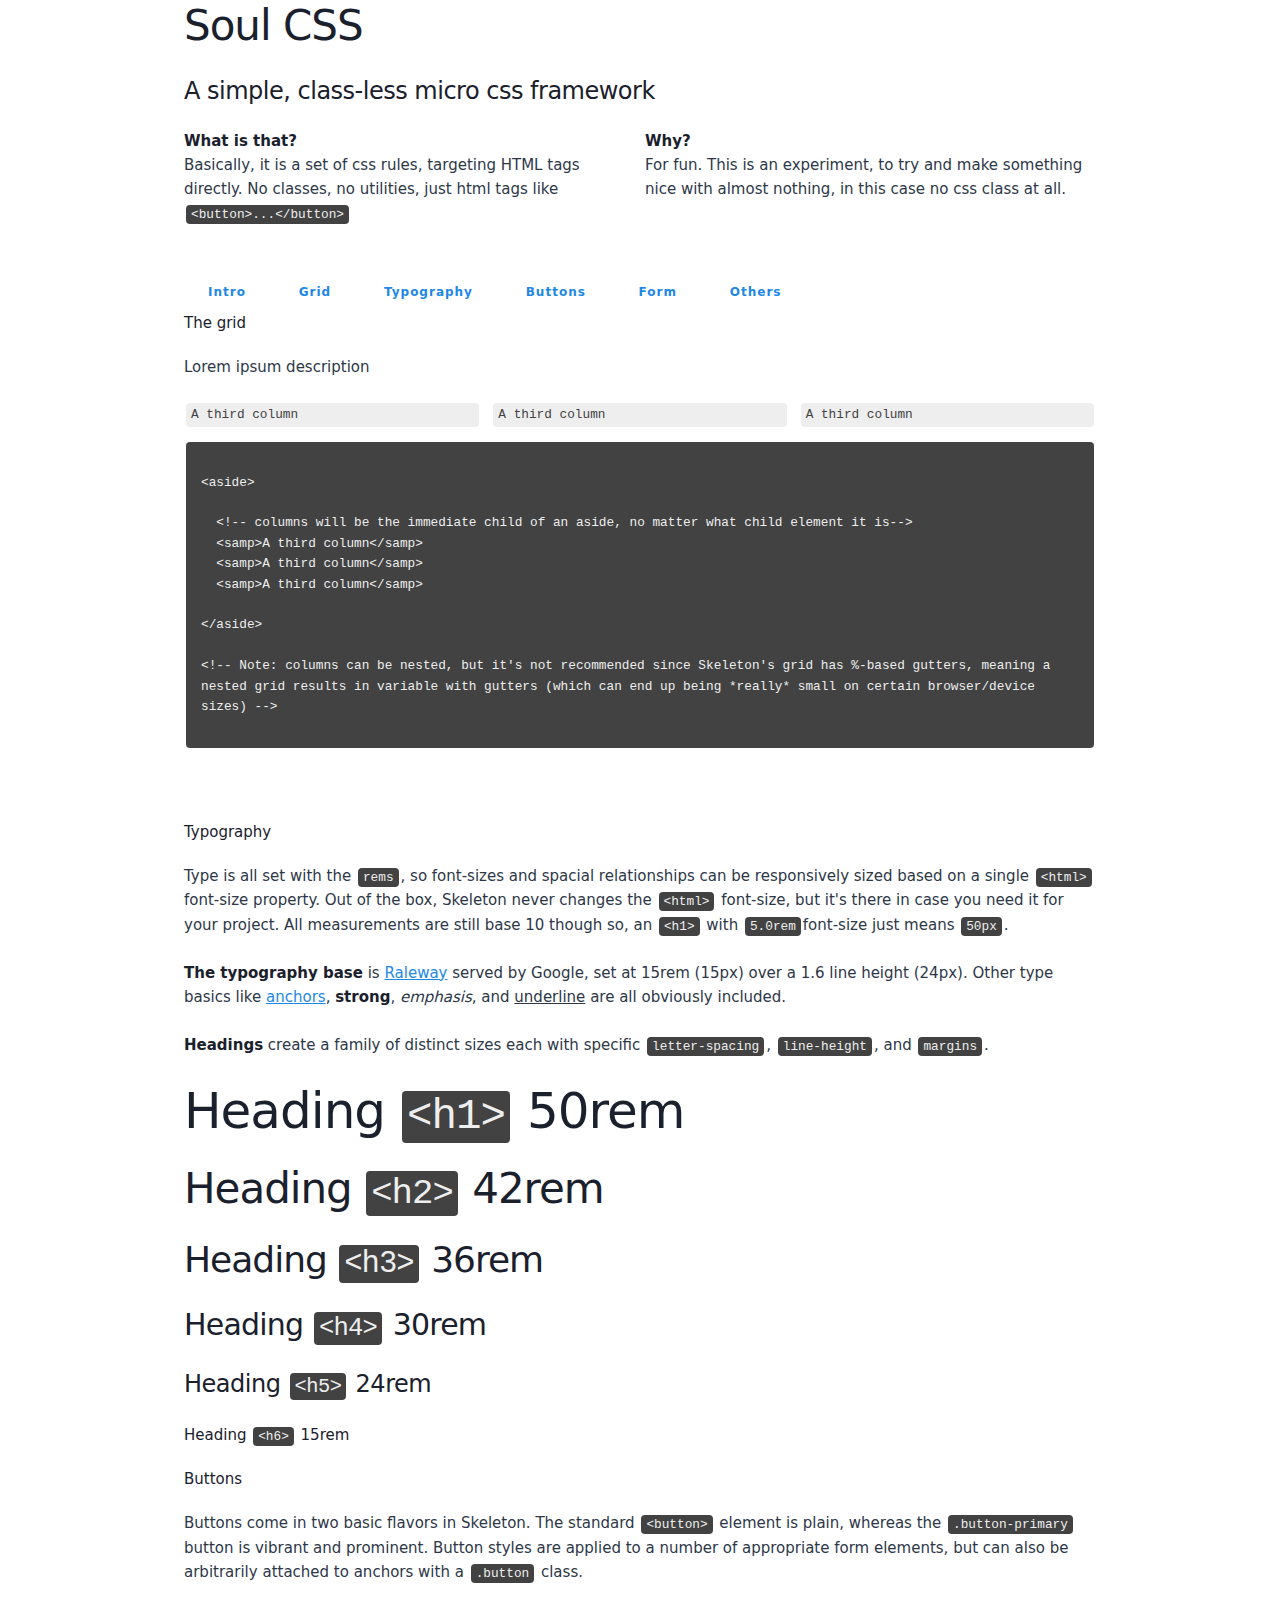
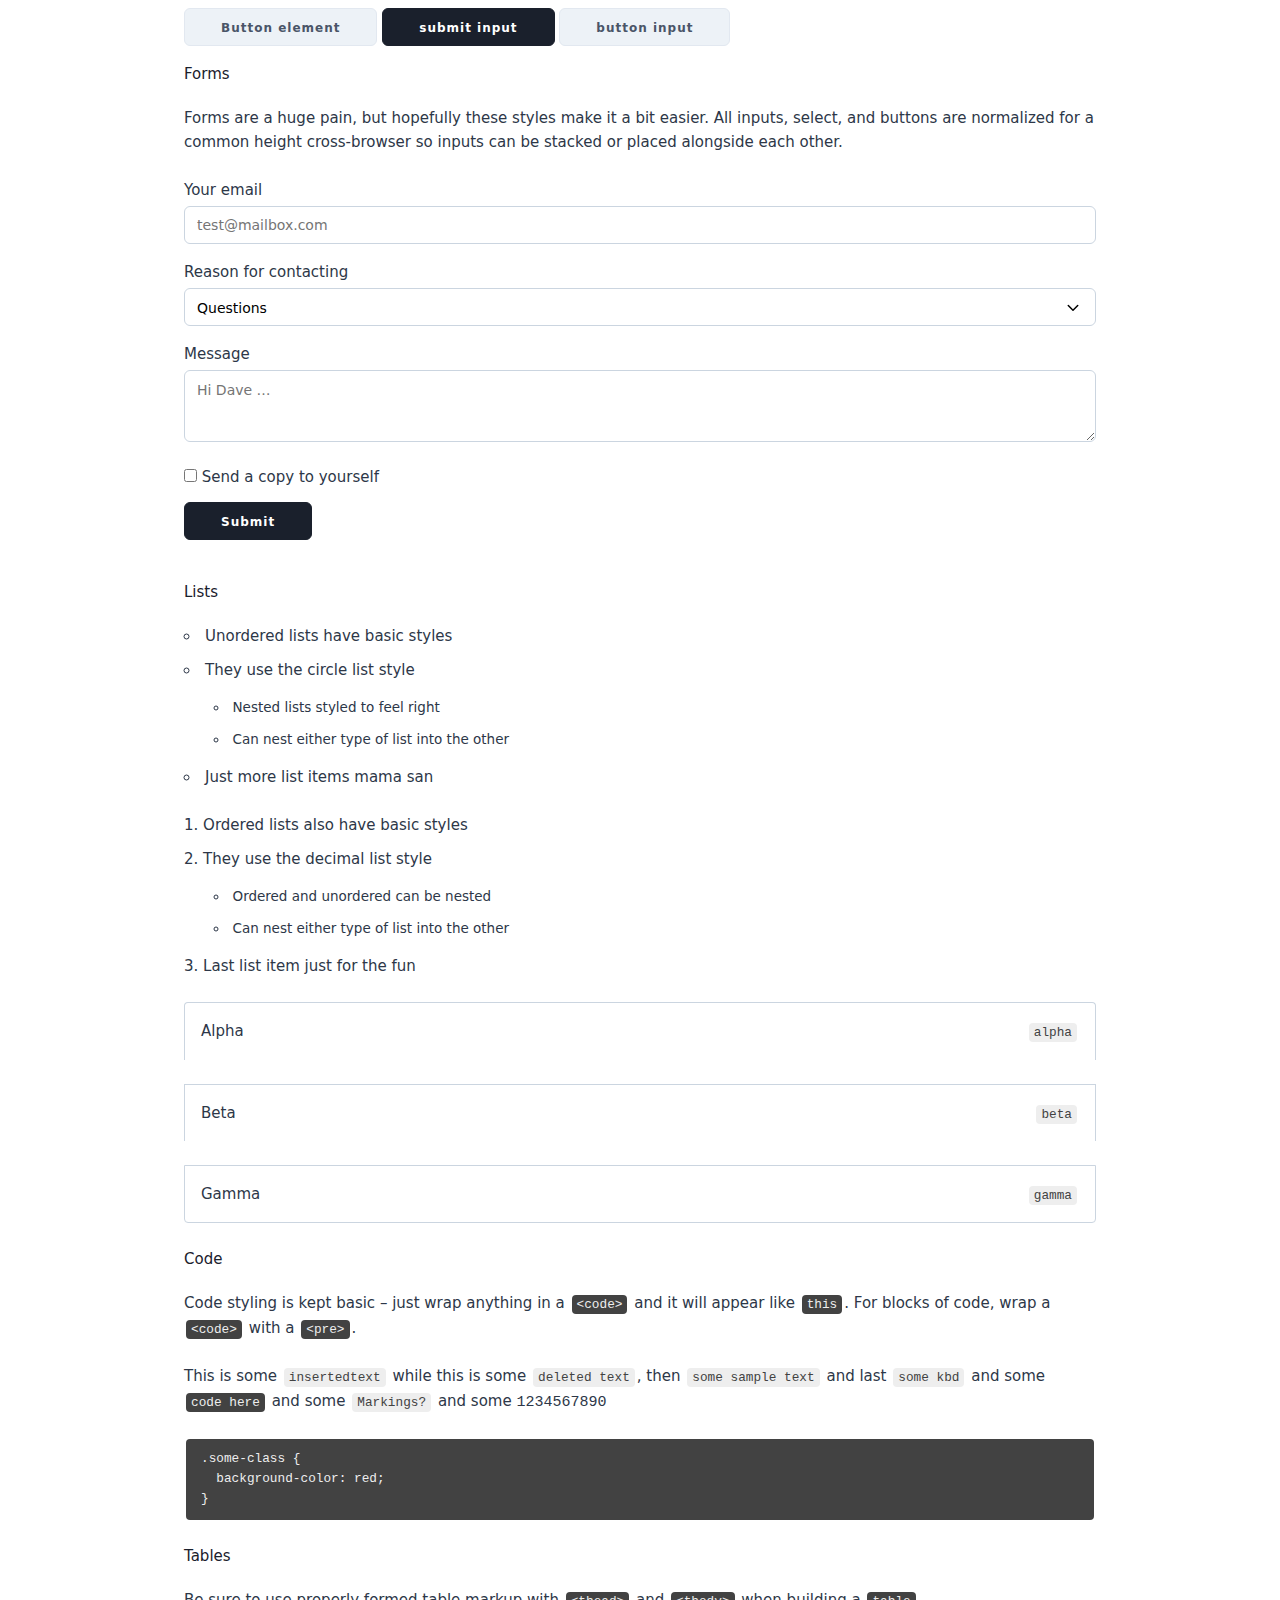
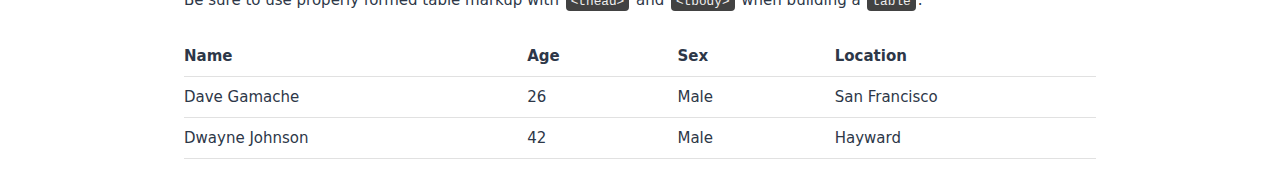
==== index.html @ ee88c8cb "Imported all css into one soul.css file" ====
<!DOCTYPE html>
<html lang="en">
  <head>
    <meta http-equiv="Content-Type" content="text/html; charset=UTF-8" />

    <!-- Basic Page Needs
  –––––––––––––––––––––––––––––––––––––––––––––––––– -->

    <title>Skeleton: Responsive CSS Boilerplate</title>
    <meta name="description" content="" />
    <meta name="author" content="" />

    <!-- Mobile Specific Metas
  –––––––––––––––––––––––––––––––––––––––––––––––––– -->
    <meta name="viewport" content="width=device-width, initial-scale=1" />

    <!-- CSS
  –––––––––––––––––––––––––––––––––––––––––––––––––– -->
 
    <link rel="stylesheet" href="./css/soul.css" />
  </head>
  <body class="code-snippets-visible">
    <!-- Primary Page Layout
  –––––––––––––––––––––––––––––––––––––––––––––––––– -->
    <main>
      <section id='intro'>
        <h2 class="title">Soul CSS<br/>
        <h5>A simple, class-less micro css framework</h5>
        <aside>
          <div>
            <strong>What is that?</strong>
            <p>
              Basically, it is a set of css rules, targeting HTML tags directly.
              No classes, no utilities, just html tags like
              <code>&lt;button&gt;...&lt;/button&gt;</code>
            </p>
          </div>
          <div>
            <strong>Why?</strong>
            <p>
              For fun. This is an experiment, to try and make something nice
              with almost nothing, in this case no css class at all.
            </p>
          </div>
        </aside>
      </section>

      <br/>
      <nav>
        <a href="#intro">Intro</a>
        <a href="#intro">Grid</a>
        <a href="#intro">Typography</a>
        <a href="#intro">Buttons</a>
        <a href="#intro">Form</a>
        <a href="#intro">Others</a>
      </nav>

      <!-- Why use Skeleton -->
      <!-- <div class="docs-section" id="intro">
        <h6 class="docs-header">Is Skeleton for you?</h6>
        <p>
          You should use Skeleton if you're embarking on a smaller project or
          just don't feel like you need all the utility of larger frameworks.
          Skeleton only styles a handful of standard HTML elements and includes
          a grid, but that's often more than enough to get started. In fact,
          <u>this site is built on Skeleton and has ~200 lines of custom CSS</u>
          (half of which is the docking navigation).
        </p>
        <p>
          Love Skeleton and want to Tweet it, share it, or star it? Well, I
          appreciate that &lt;3
        </p>
      </div> -->

      <!-- Grid -->
      <div class="docs-section" id="grid">
        <h6 class="docs-header">The grid</h6>
        <p>
          Lorem ipsum description
        </p>
        <aside>
          <samp>A third column</samp>
          <samp>A third column</samp>
          <samp>A third column</samp>
        </aside>

        <!-- CODE EXAMPLE ———————————————————————————————————————— -->
        <pre class="code-example"><code class="code-example-body prettyprint">
&lt;aside&gt;

  &lt;!-- columns will be the immediate child of an aside, no matter what child element it is--&gt;
  &lt;samp&gt;A third column&lt;/samp&gt;
  &lt;samp&gt;A third column&lt;/samp&gt;
  &lt;samp&gt;A third column&lt;/samp&gt;

&lt;/aside&gt;

&lt;!-- Note: columns can be nested, but it's not recommended since Skeleton's grid has %-based gutters, meaning a nested grid results in variable with gutters (which can end up being *really* small on certain browser/device sizes) --&gt;
        </code>
        </pre>
        <!-- ————————————————————————————————————————————————————— -->
      </div>

      <!-- Typography -->
      <div class="docs-section" id="typography">
        <h6 class="docs-header">Typography</h6>
        <p>
          Type is all set with the <code>rems</code>, so font-sizes and spacial
          relationships can be responsively sized based on a single
          <code>&lt;html&gt;</code> font-size property. Out of the box, Skeleton
          never changes the <code>&lt;html&gt;</code> font-size, but it's there
          in case you need it for your project. All measurements are still base
          10 though so, an <code>&lt;h1&gt;</code> with
          <code>5.0rem</code>font-size just means <code>50px</code>.
        </p>
        <div class="docs-example">
          <div class="row">
            <div class="six columns">
              <p>
                <strong>The typography base</strong> is
                <a href="http://www.google.com/fonts/specimen/Raleway"
                  >Raleway</a
                >
                served by Google, set at 15rem (15px) over a 1.6 line height
                (24px). Other type basics like
                <a href="http://getskeleton.com/#">anchors</a>,
                <strong>strong</strong>, <em>emphasis</em>, and
                <u>underline</u> are all obviously included.
              </p>
              <p>
                <strong>Headings</strong> create a family of distinct sizes each
                with specific <code>letter-spacing</code>,
                <code>line-height</code>, and <code>margins</code>.
              </p>
            </div>
            <div class="six columns">
              <h1>
                Heading<span class="heading-font-size">
                  <code>&lt;h1&gt;</code> 50rem</span
                >
              </h1>
              <h2>
                Heading<span class="heading-font-size">
                  <code>&lt;h2&gt;</code> 42rem</span
                >
              </h2>
              <h3>
                Heading<span class="heading-font-size">
                  <code>&lt;h3&gt;</code> 36rem</span
                >
              </h3>
              <h4>
                Heading<span class="heading-font-size">
                  <code>&lt;h4&gt;</code> 30rem</span
                >
              </h4>
              <h5>
                Heading<span class="heading-font-size">
                  <code>&lt;h5&gt;</code> 24rem</span
                >
              </h5>
              <h6>
                Heading<span class="heading-font-size">
                  <code>&lt;h6&gt;</code> 15rem</span
                >
              </h6>
            </div>
          </div>
        </div>

        <!-- CODE EXAMPLE ———————————————————————————————————————— -->

        <!-- ————————————————————————————————————————————————————— -->
      </div>

      <!-- Buttons -->
      <div class="docs-section" id="buttons">
        <h6 class="docs-header">Buttons</h6>
        <p>
          Buttons come in two basic flavors in Skeleton. The standard
          <code>&lt;button&gt;</code> element is plain, whereas the
          <code>.button-primary</code> button is vibrant and prominent. Button
          styles are applied to a number of appropriate form elements, but can
          also be arbitrarily attached to anchors with a
          <code>.button</code> class.
        </p>
        <div class="docs-example">
          <div>
            <button>Button element</button>
            <input type="submit" value="submit input" />
            <input type="button" value="button input" />
          </div>
        </div>

        <!-- CODE EXAMPLE ———————————————————————————————————————— -->

        <!-- ————————————————————————————————————————————————————— -->
      </div>

      <!-- Forms -->
      <div class="docs-section" id="forms">
        <h6 class="docs-header">Forms</h6>
        <p>
          Forms are a huge pain, but hopefully these styles make it a bit
          easier. All inputs, select, and buttons are normalized for a common
          height cross-browser so inputs can be stacked or placed alongside each
          other.
        </p>
        <div class="docs-example docs-example-forms">
          <form>
            <div class="row">
              <div class="six columns">
                <label for="exampleEmailInput">Your email</label>
                <input
                  class="u-full-width"
                  type="email"
                  placeholder="test@mailbox.com"
                  id="exampleEmailInput"
                />
              </div>
              <div class="six columns">
                <label for="exampleRecipientInput">Reason for contacting</label>
                <select class="u-full-width" id="exampleRecipientInput">
                  <option value="Option 1">Questions</option>
                  <option value="Option 2">Admiration</option>
                  <option value="Option 3">Can I get your number?</option>
                </select>
              </div>
            </div>
            <label for="exampleMessage">Message</label>
            <textarea
              class="u-full-width"
              placeholder="Hi Dave …"
              id="exampleMessage"
            ></textarea>
            <label class="example-send-yourself-copy">
              <input type="checkbox" />
              <span class="label-body">Send a copy to yourself</span>
            </label>
            <input class="button-primary" type="submit" value="Submit" />
          </form>
        </div>

        <!-- CODE EXAMPLE ———————————————————————————————————————— -->

        <!-- ————————————————————————————————————————————————————— -->
      </div>

      <!-- Lists -->
      <div class="docs-section" id="lists">
        <h6 class="docs-header">Lists</h6>
        <div class="row docs-example">
          <div class="six columns">
            <ul>
              <li>Unordered lists have basic styles</li>
              <li>
                They use the circle list style
                <ul>
                  <li>Nested lists styled to feel right</li>
                  <li>Can nest either type of list into the other</li>
                </ul>
              </li>
              <li>Just more list items mama san</li>
            </ul>
          </div>
          <div class="six columns">
            <ol>
              <li>Ordered lists also have basic styles</li>
              <li>
                They use the decimal list style
                <ul>
                  <li>Ordered and unordered can be nested</li>
                  <li>Can nest either type of list into the other</li>
                </ul>
              </li>
              <li>Last list item just for the fun</li>
            </ol>
          </div>
        </div>
        <div>
          <dl>
            <dt>Alpha</dt>
            <dd><kbd>alpha</kbd></dd>
          </dl>
          <dl>
            <dt>Beta</dt>
            <dd><ins>beta</ins></dd>
          </dl>
          <dl>
            <dt>Gamma</dt>
            <dd><del>gamma</del></dd>
          </dl>
        </div>

        <!-- CODE EXAMPLE ———————————————————————————————————————— -->

        <!-- ————————————————————————————————————————————————————— -->
      </div>

      <!-- Code -->
      <div class="docs-section" id="code">
        <h6 class="docs-header">Code</h6>
        <p>
          Code styling is kept basic – just wrap anything in a
          <code>&lt;code&gt;</code> and it will appear like <code>this</code>.
          For blocks of code, wrap a <code>&lt;code&gt;</code> with a
          <code>&lt;pre&gt;</code>.
        </p>
        <p>
          This is some <ins>insertedtext</ins> while this is some
          <del>deleted text</del>, then <samp>some sample text</samp> and last
          <kbd>some kbd</kbd> and some <code>code here</code> and some
          <mark>Markings?</mark> and some <var>1234567890</var>
        </p>
        <div class="docs-example">
          <pre><code>.some-class {
  background-color: red;
}</code></pre>
        </div>

        <!-- CODE EXAMPLE ———————————————————————————————————————— -->

        <!-- ————————————————————————————————————————————————————— -->
      </div>

      <!-- Tables -->
      <div class="docs-section" id="tables">
        <h6 class="docs-header">Tables</h6>
        <p>
          Be sure to use properly formed table markup with
          <code>&lt;thead&gt;</code> and <code>&lt;tbody&gt;</code> when
          building a <code>table</code>.
        </p>
        <div class="docs-example">
          <table class="u-full-width">
            <thead>
              <tr>
                <th>Name</th>
                <th>Age</th>
                <th>Sex</th>
                <th>Location</th>
              </tr>
            </thead>
            <tbody>
              <tr>
                <td>Dave Gamache</td>
                <td>26</td>
                <td>Male</td>
                <td>San Francisco</td>
              </tr>
              <tr>
                <td>Dwayne Johnson</td>
                <td>42</td>
                <td>Male</td>
                <td>Hayward</td>
              </tr>
            </tbody>
          </table>
        </div>

        <!-- CODE EXAMPLE ———————————————————————————————————————— -->

        <!-- ————————————————————————————————————————————————————— -->
      </div>
    </main>
  </body>
</html>
---- css/soul.css ----
/*
* Skeleton V2.0.4
* Copyright 2014, Dave Gamache
* www.getskeleton.com
* Free to use under the MIT license.
* http://www.opensource.org/licenses/mit-license.php
* 12/29/2014
*/

/* Table of contents
––––––––––––––––––––––––––––––––––––––––––––––––––
  - Normalize
  - Variables
  - Base Styles
  - Layout & Grid
  - Typography
  - Buttons
  - Forms
  - Lists
  - Badges
  - Other: Links & Tables & Spacing  
*/

@import "./normalize.css";
@import "./variables.css";
@import "./base.css";
@import "./layout.css";
@import "./typography.css";
@import "./buttons.css";
@import "./form.css";
@import "./lists.css";
@import "./badges.css";
@import "./other.css";
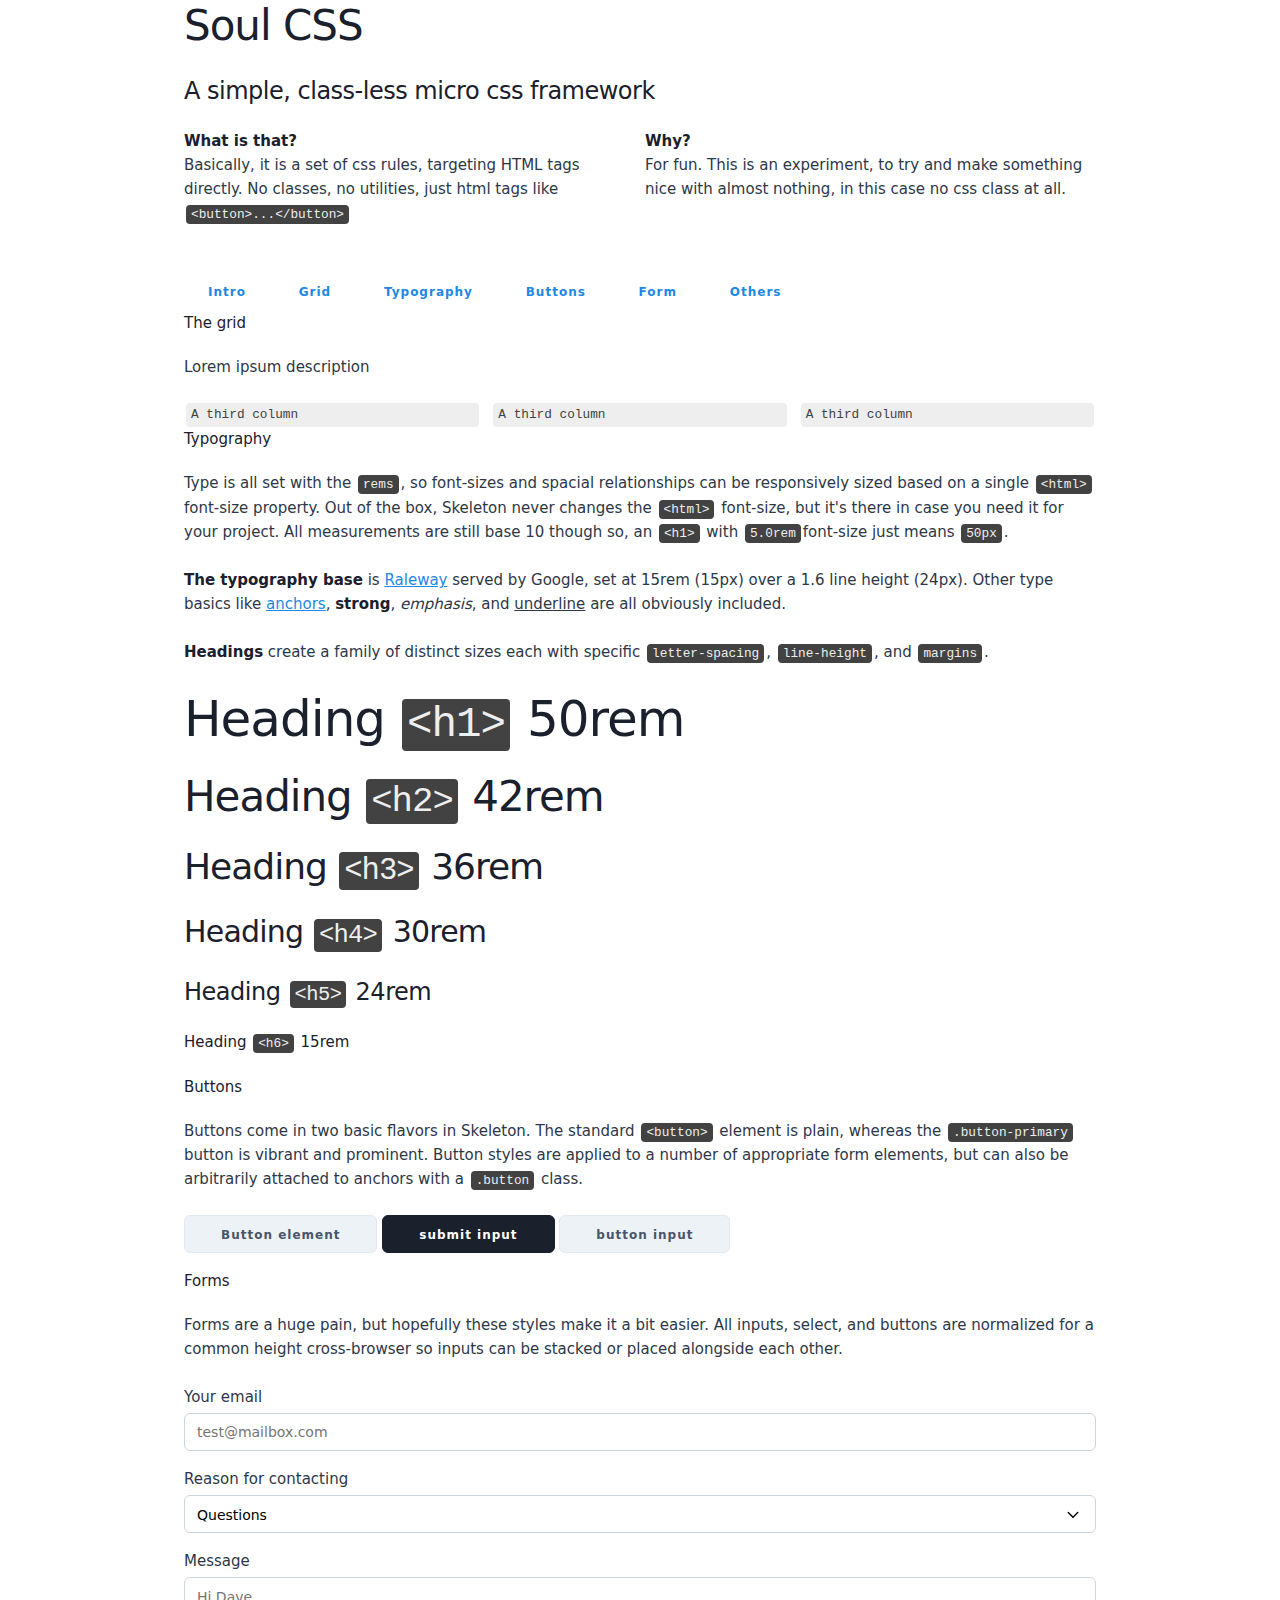
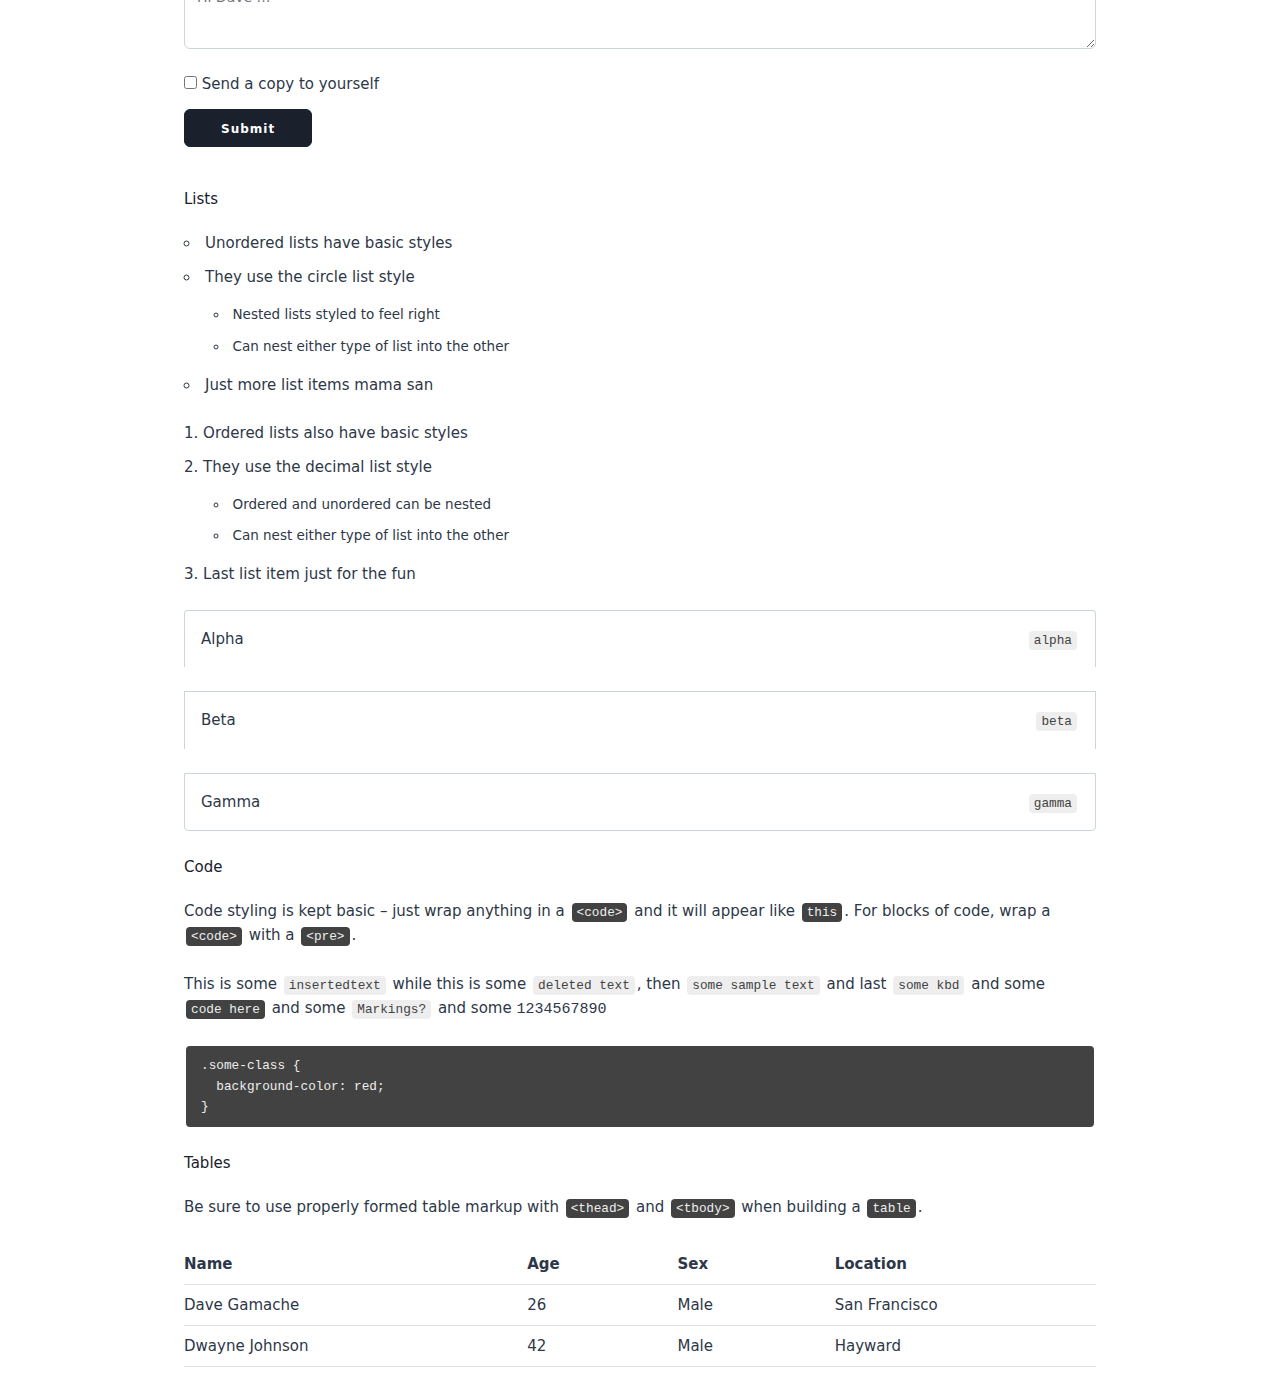
==== commit df6f846f: "Cleanup all css classes from index html and added prettier" ====
--- a/index.html
+++ b/index.html
@@ -16,15 +16,13 @@
 
     <!-- CSS
   –––––––––––––––––––––––––––––––––––––––––––––––––– -->
- 
     <link rel="stylesheet" href="./css/soul.css" />
+
   </head>
-  <body class="code-snippets-visible">
-    <!-- Primary Page Layout
-  –––––––––––––––––––––––––––––––––––––––––––––––––– -->
+  <body>
     <main>
       <section id='intro'>
-        <h2 class="title">Soul CSS<br/>
+        <h2>Soul CSS<br/>
         <h5>A simple, class-less micro css framework</h5>
         <aside>
           <div>
@@ -56,8 +54,8 @@
       </nav>
 
       <!-- Why use Skeleton -->
-      <!-- <div class="docs-section" id="intro">
-        <h6 class="docs-header">Is Skeleton for you?</h6>
+      <!-- <div id="intro">
+        <h6 >Is Skeleton for you?</h6>
         <p>
           You should use Skeleton if you're embarking on a smaller project or
           just don't feel like you need all the utility of larger frameworks.
@@ -73,8 +71,8 @@
       </div> -->
 
       <!-- Grid -->
-      <div class="docs-section" id="grid">
-        <h6 class="docs-header">The grid</h6>
+      <div id="grid">
+        <h6 >The grid</h6>
         <p>
           Lorem ipsum description
         </p>
@@ -85,25 +83,13 @@
         </aside>
 
         <!-- CODE EXAMPLE ———————————————————————————————————————— -->
-        <pre class="code-example"><code class="code-example-body prettyprint">
-&lt;aside&gt;
-
-  &lt;!-- columns will be the immediate child of an aside, no matter what child element it is--&gt;
-  &lt;samp&gt;A third column&lt;/samp&gt;
-  &lt;samp&gt;A third column&lt;/samp&gt;
-  &lt;samp&gt;A third column&lt;/samp&gt;
-
-&lt;/aside&gt;
-
-&lt;!-- Note: columns can be nested, but it's not recommended since Skeleton's grid has %-based gutters, meaning a nested grid results in variable with gutters (which can end up being *really* small on certain browser/device sizes) --&gt;
-        </code>
-        </pre>
+        
         <!-- ————————————————————————————————————————————————————— -->
       </div>
 
       <!-- Typography -->
-      <div class="docs-section" id="typography">
-        <h6 class="docs-header">Typography</h6>
+      <div  id="typography">
+        <h6 >Typography</h6>
         <p>
           Type is all set with the <code>rems</code>, so font-sizes and spacial
           relationships can be responsively sized based on a single
@@ -113,69 +99,57 @@
           10 though so, an <code>&lt;h1&gt;</code> with
           <code>5.0rem</code>font-size just means <code>50px</code>.
         </p>
-        <div class="docs-example">
-          <div class="row">
-            <div class="six columns">
-              <p>
-                <strong>The typography base</strong> is
-                <a href="http://www.google.com/fonts/specimen/Raleway"
-                  >Raleway</a
-                >
-                served by Google, set at 15rem (15px) over a 1.6 line height
-                (24px). Other type basics like
-                <a href="http://getskeleton.com/#">anchors</a>,
-                <strong>strong</strong>, <em>emphasis</em>, and
-                <u>underline</u> are all obviously included.
-              </p>
-              <p>
-                <strong>Headings</strong> create a family of distinct sizes each
-                with specific <code>letter-spacing</code>,
-                <code>line-height</code>, and <code>margins</code>.
-              </p>
-            </div>
-            <div class="six columns">
-              <h1>
-                Heading<span class="heading-font-size">
-                  <code>&lt;h1&gt;</code> 50rem</span
-                >
-              </h1>
-              <h2>
-                Heading<span class="heading-font-size">
-                  <code>&lt;h2&gt;</code> 42rem</span
-                >
-              </h2>
-              <h3>
-                Heading<span class="heading-font-size">
-                  <code>&lt;h3&gt;</code> 36rem</span
-                >
-              </h3>
-              <h4>
-                Heading<span class="heading-font-size">
-                  <code>&lt;h4&gt;</code> 30rem</span
-                >
-              </h4>
-              <h5>
-                Heading<span class="heading-font-size">
-                  <code>&lt;h5&gt;</code> 24rem</span
-                >
-              </h5>
-              <h6>
-                Heading<span class="heading-font-size">
-                  <code>&lt;h6&gt;</code> 15rem</span
-                >
-              </h6>
-            </div>
-          </div>
-        </div>
-
-        <!-- CODE EXAMPLE ———————————————————————————————————————— -->
-
-        <!-- ————————————————————————————————————————————————————— -->
+        <div>
+          <p>
+            <strong>The typography base</strong> is
+            <a href="http://www.google.com/fonts/specimen/Raleway"
+              >Raleway</a
+            >
+            served by Google, set at 15rem (15px) over a 1.6 line height
+            (24px). Other type basics like
+            <a href="http://getskeleton.com/#">anchors</a>,
+            <strong>strong</strong>, <em>emphasis</em>, and
+            <u>underline</u> are all obviously included.
+          </p>
+          <p>
+            <strong>Headings</strong> create a family of distinct sizes each
+            with specific <code>letter-spacing</code>,
+            <code>line-height</code>, and <code>margins</code>.
+          </p>
+          <h1>
+            Heading<span>
+              <code>&lt;h1&gt;</code> 50rem</span
+            >
+          </h1>
+          <h2>
+            Heading<span>
+              <code>&lt;h2&gt;</code> 42rem</span
+            >
+          </h2>
+          <h3>
+            Heading<span>
+              <code>&lt;h3&gt;</code> 36rem</span
+            >
+          </h3>
+          <h4>
+            Heading<span >
+              <code>&lt;h4&gt;</code> 30rem</span
+            >
+          </h4>
+          <h5>
+            Heading<span>
+              <code>&lt;h5&gt;</code> 24rem</span>
+          </h5>
+          <h6>
+            Heading <span>
+              <code>&lt;h6&gt;</code> 15rem</span>
+          </h6>
+        </div>
       </div>
 
       <!-- Buttons -->
-      <div class="docs-section" id="buttons">
-        <h6 class="docs-header">Buttons</h6>
+      <div  id="buttons">
+        <h6 >Buttons</h6>
         <p>
           Buttons come in two basic flavors in Skeleton. The standard
           <code>&lt;button&gt;</code> element is plain, whereas the
@@ -184,43 +158,38 @@
           also be arbitrarily attached to anchors with a
           <code>.button</code> class.
         </p>
-        <div class="docs-example">
+        <div >
           <div>
             <button>Button element</button>
             <input type="submit" value="submit input" />
             <input type="button" value="button input" />
           </div>
         </div>
-
-        <!-- CODE EXAMPLE ———————————————————————————————————————— -->
-
-        <!-- ————————————————————————————————————————————————————— -->
       </div>
 
       <!-- Forms -->
-      <div class="docs-section" id="forms">
-        <h6 class="docs-header">Forms</h6>
+      <div id="forms">
+        <h6>Forms</h6>
         <p>
           Forms are a huge pain, but hopefully these styles make it a bit
           easier. All inputs, select, and buttons are normalized for a common
           height cross-browser so inputs can be stacked or placed alongside each
           other.
         </p>
-        <div class="docs-example docs-example-forms">
+        <div>
           <form>
-            <div class="row">
-              <div class="six columns">
+            <div>
+              <div>
                 <label for="exampleEmailInput">Your email</label>
                 <input
-                  class="u-full-width"
                   type="email"
                   placeholder="test@mailbox.com"
                   id="exampleEmailInput"
                 />
               </div>
-              <div class="six columns">
+              <div >
                 <label for="exampleRecipientInput">Reason for contacting</label>
-                <select class="u-full-width" id="exampleRecipientInput">
+                <select  id="exampleRecipientInput">
                   <option value="Option 1">Questions</option>
                   <option value="Option 2">Admiration</option>
                   <option value="Option 3">Can I get your number?</option>
@@ -229,54 +198,43 @@
             </div>
             <label for="exampleMessage">Message</label>
             <textarea
-              class="u-full-width"
               placeholder="Hi Dave …"
               id="exampleMessage"
             ></textarea>
-            <label class="example-send-yourself-copy">
+            <label >
               <input type="checkbox" />
-              <span class="label-body">Send a copy to yourself</span>
+              <span >Send a copy to yourself</span>
             </label>
-            <input class="button-primary" type="submit" value="Submit" />
+            <input type="submit" value="Submit" />
           </form>
         </div>
-
-        <!-- CODE EXAMPLE ———————————————————————————————————————— -->
-
-        <!-- ————————————————————————————————————————————————————— -->
       </div>
 
       <!-- Lists -->
-      <div class="docs-section" id="lists">
-        <h6 class="docs-header">Lists</h6>
-        <div class="row docs-example">
-          <div class="six columns">
+      <div  id="lists">
+        <h6 >Lists</h6>
+        <ul>
+          <li>Unordered lists have basic styles</li>
+          <li>
+            They use the circle list style
             <ul>
-              <li>Unordered lists have basic styles</li>
-              <li>
-                They use the circle list style
-                <ul>
-                  <li>Nested lists styled to feel right</li>
-                  <li>Can nest either type of list into the other</li>
-                </ul>
-              </li>
-              <li>Just more list items mama san</li>
+              <li>Nested lists styled to feel right</li>
+              <li>Can nest either type of list into the other</li>
             </ul>
-          </div>
-          <div class="six columns">
-            <ol>
-              <li>Ordered lists also have basic styles</li>
-              <li>
-                They use the decimal list style
-                <ul>
-                  <li>Ordered and unordered can be nested</li>
-                  <li>Can nest either type of list into the other</li>
-                </ul>
-              </li>
-              <li>Last list item just for the fun</li>
-            </ol>
-          </div>
-        </div>
+          </li>
+          <li>Just more list items mama san</li>
+        </ul>
+        <ol>
+          <li>Ordered lists also have basic styles</li>
+          <li>
+            They use the decimal list style
+            <ul>
+              <li>Ordered and unordered can be nested</li>
+              <li>Can nest either type of list into the other</li>
+            </ul>
+          </li>
+          <li>Last list item just for the fun</li>
+        </ol>
         <div>
           <dl>
             <dt>Alpha</dt>
@@ -291,15 +249,11 @@
             <dd><del>gamma</del></dd>
           </dl>
         </div>
-
-        <!-- CODE EXAMPLE ———————————————————————————————————————— -->
-
-        <!-- ————————————————————————————————————————————————————— -->
       </div>
 
       <!-- Code -->
-      <div class="docs-section" id="code">
-        <h6 class="docs-header">Code</h6>
+      <div id="code">
+        <h6 >Code</h6>
         <p>
           Code styling is kept basic – just wrap anything in a
           <code>&lt;code&gt;</code> and it will appear like <code>this</code>.
@@ -312,27 +266,23 @@
           <kbd>some kbd</kbd> and some <code>code here</code> and some
           <mark>Markings?</mark> and some <var>1234567890</var>
         </p>
-        <div class="docs-example">
+        <div >
           <pre><code>.some-class {
   background-color: red;
 }</code></pre>
         </div>
-
-        <!-- CODE EXAMPLE ———————————————————————————————————————— -->
-
-        <!-- ————————————————————————————————————————————————————— -->
       </div>
 
       <!-- Tables -->
-      <div class="docs-section" id="tables">
-        <h6 class="docs-header">Tables</h6>
+      <div  id="tables">
+        <h6 >Tables</h6>
         <p>
           Be sure to use properly formed table markup with
           <code>&lt;thead&gt;</code> and <code>&lt;tbody&gt;</code> when
           building a <code>table</code>.
         </p>
-        <div class="docs-example">
-          <table class="u-full-width">
+        <div >
+          <table >
             <thead>
               <tr>
                 <th>Name</th>
@@ -357,10 +307,6 @@
             </tbody>
           </table>
         </div>
-
-        <!-- CODE EXAMPLE ———————————————————————————————————————— -->
-
-        <!-- ————————————————————————————————————————————————————— -->
       </div>
     </main>
   </body>
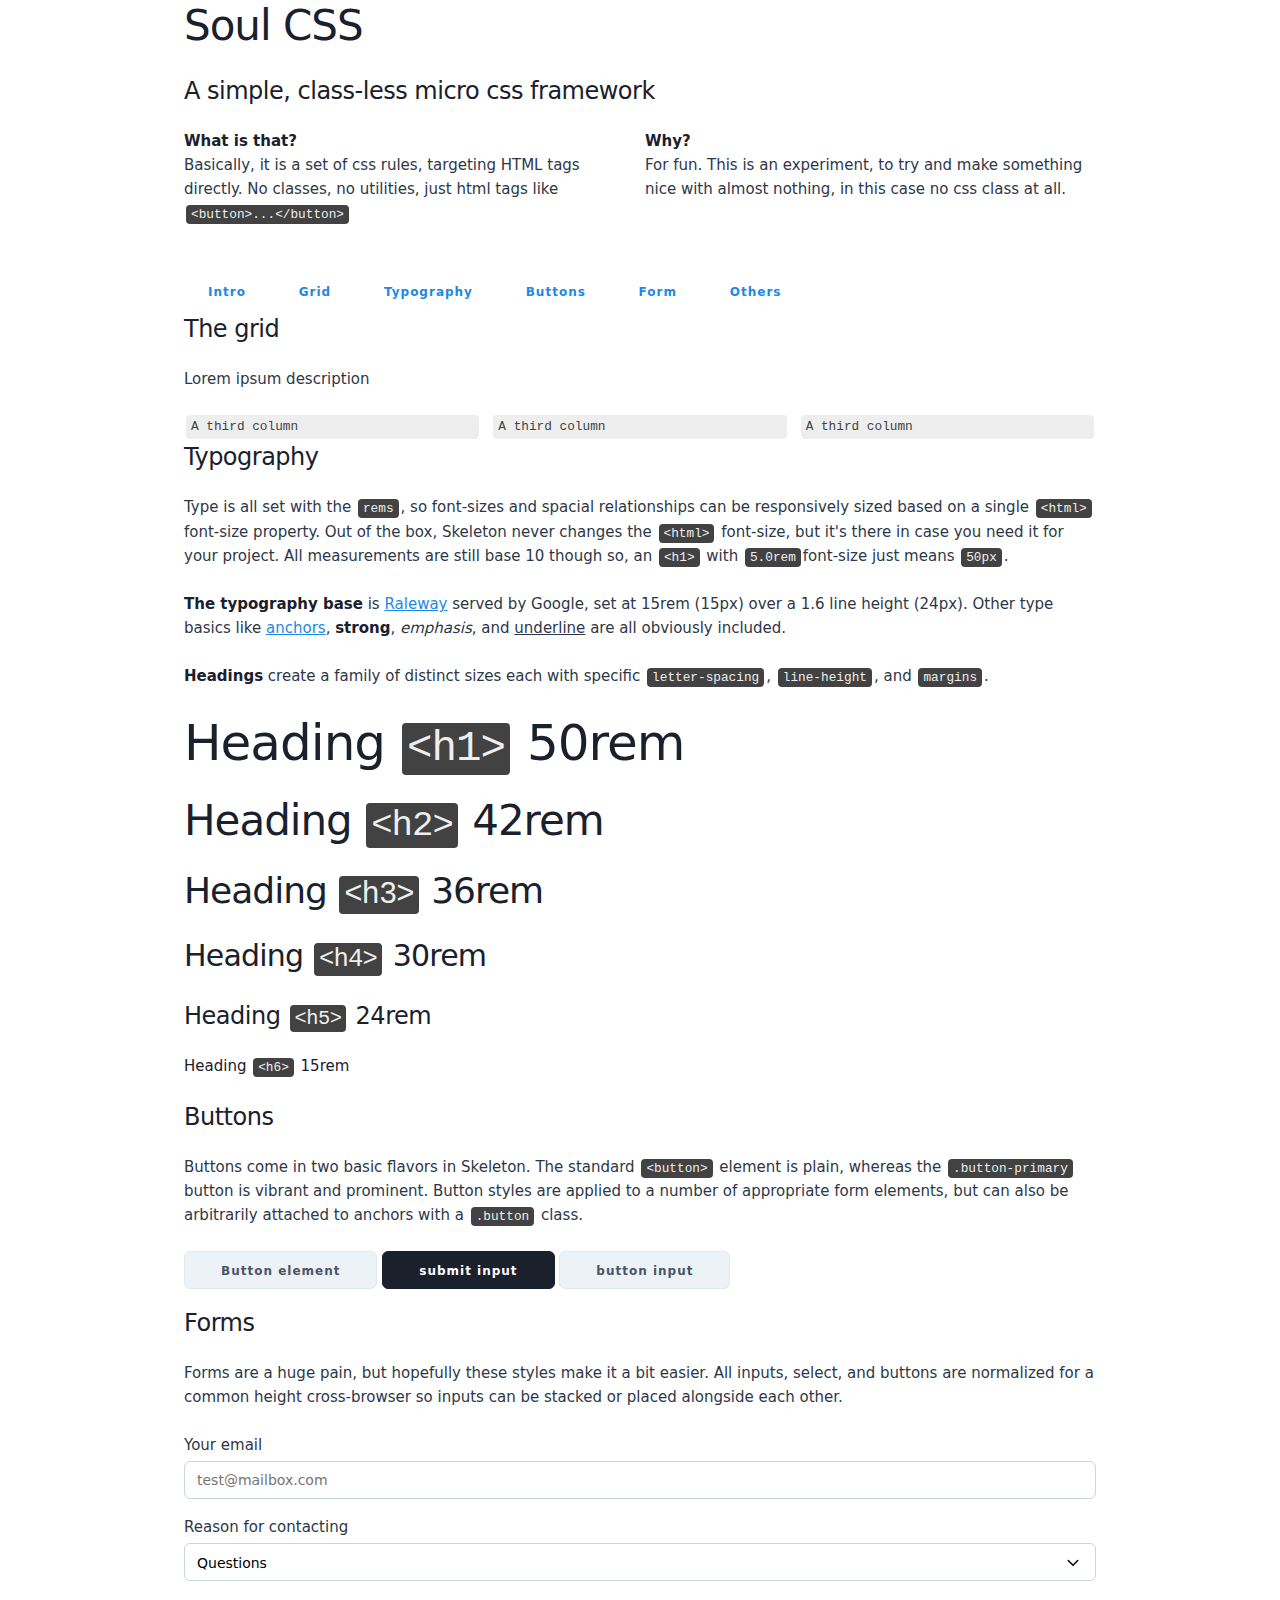
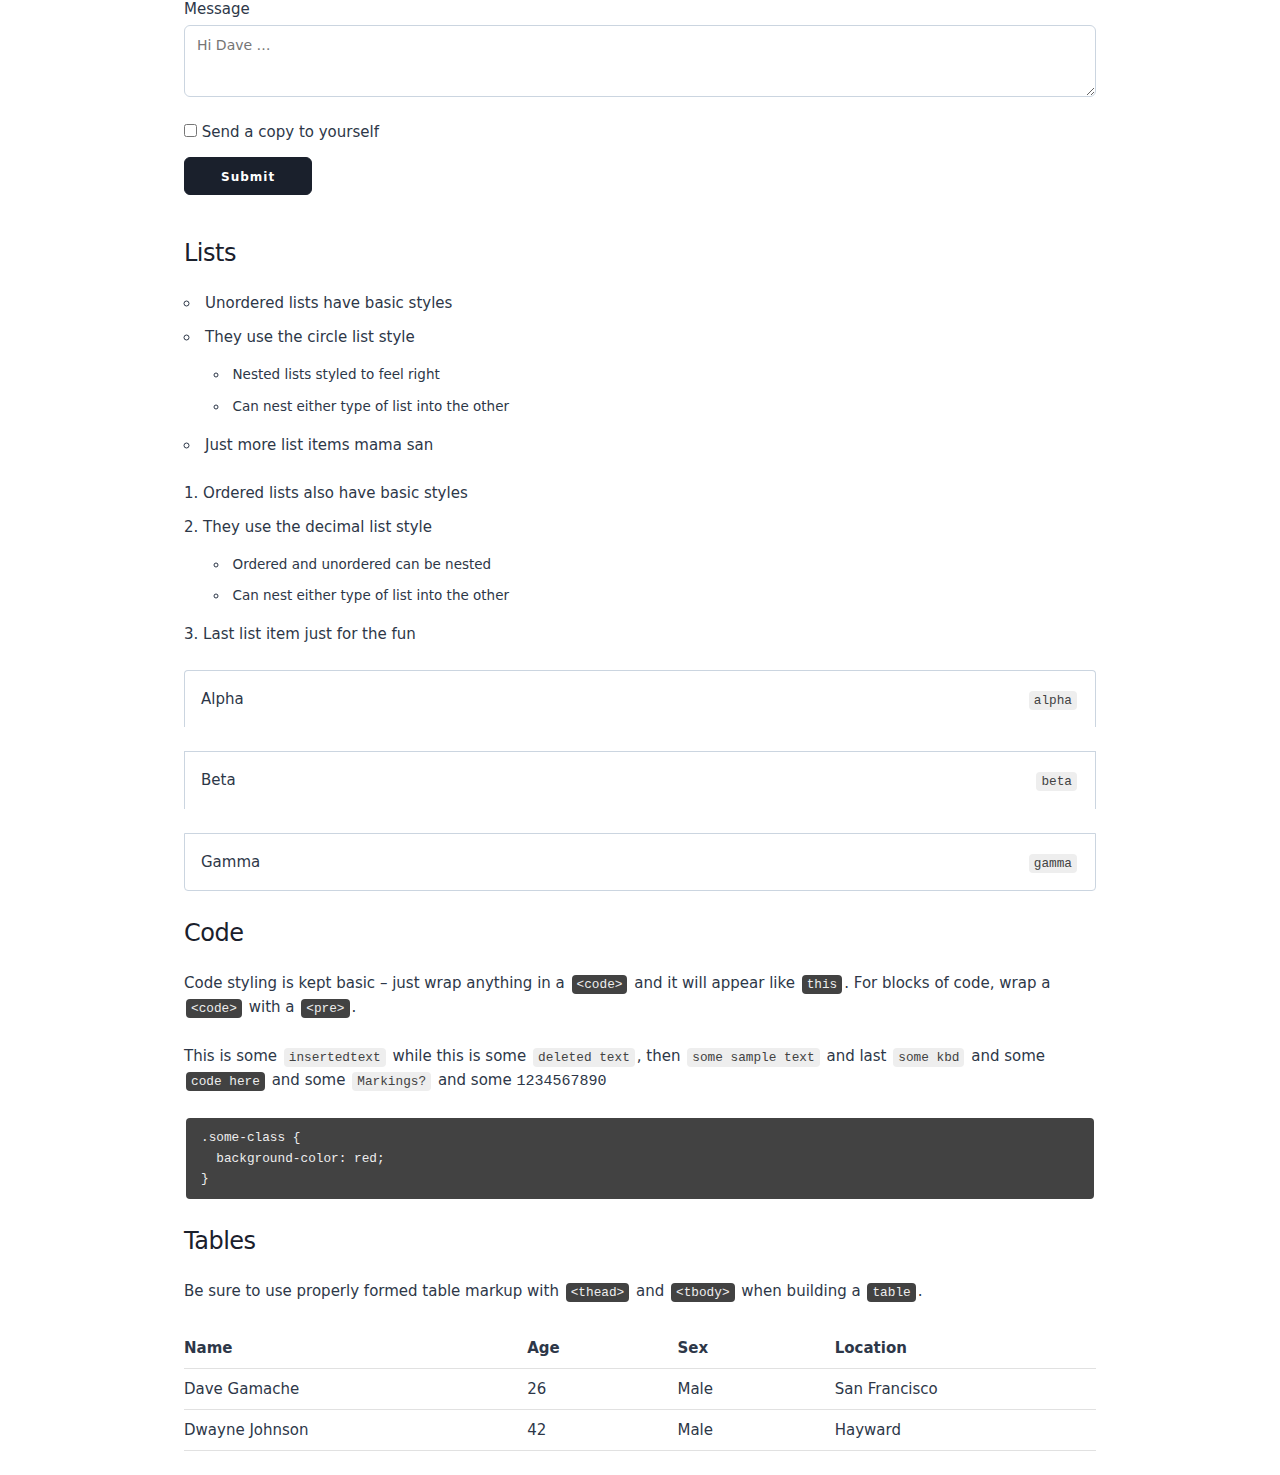
==== commit 3f6272ab: "Index html headline cleanup" ====
--- a/index.html
+++ b/index.html
@@ -72,7 +72,7 @@
 
       <!-- Grid -->
       <div id="grid">
-        <h6 >The grid</h6>
+        <h5>The grid</h5>
         <p>
           Lorem ipsum description
         </p>
@@ -89,7 +89,7 @@
 
       <!-- Typography -->
       <div  id="typography">
-        <h6 >Typography</h6>
+        <h5>Typography</h5>
         <p>
           Type is all set with the <code>rems</code>, so font-sizes and spacial
           relationships can be responsively sized based on a single
@@ -149,7 +149,7 @@
 
       <!-- Buttons -->
       <div  id="buttons">
-        <h6 >Buttons</h6>
+        <h5>Buttons</h5>
         <p>
           Buttons come in two basic flavors in Skeleton. The standard
           <code>&lt;button&gt;</code> element is plain, whereas the
@@ -169,7 +169,7 @@
 
       <!-- Forms -->
       <div id="forms">
-        <h6>Forms</h6>
+        <h5>Forms</h5>
         <p>
           Forms are a huge pain, but hopefully these styles make it a bit
           easier. All inputs, select, and buttons are normalized for a common
@@ -212,7 +212,7 @@
 
       <!-- Lists -->
       <div  id="lists">
-        <h6 >Lists</h6>
+        <h5>Lists</h5>
         <ul>
           <li>Unordered lists have basic styles</li>
           <li>
@@ -253,7 +253,7 @@
 
       <!-- Code -->
       <div id="code">
-        <h6 >Code</h6>
+        <h5>Code</h5>
         <p>
           Code styling is kept basic – just wrap anything in a
           <code>&lt;code&gt;</code> and it will appear like <code>this</code>.
@@ -275,7 +275,7 @@
 
       <!-- Tables -->
       <div  id="tables">
-        <h6 >Tables</h6>
+        <h5>Tables</h5>
         <p>
           Be sure to use properly formed table markup with
           <code>&lt;thead&gt;</code> and <code>&lt;tbody&gt;</code> when
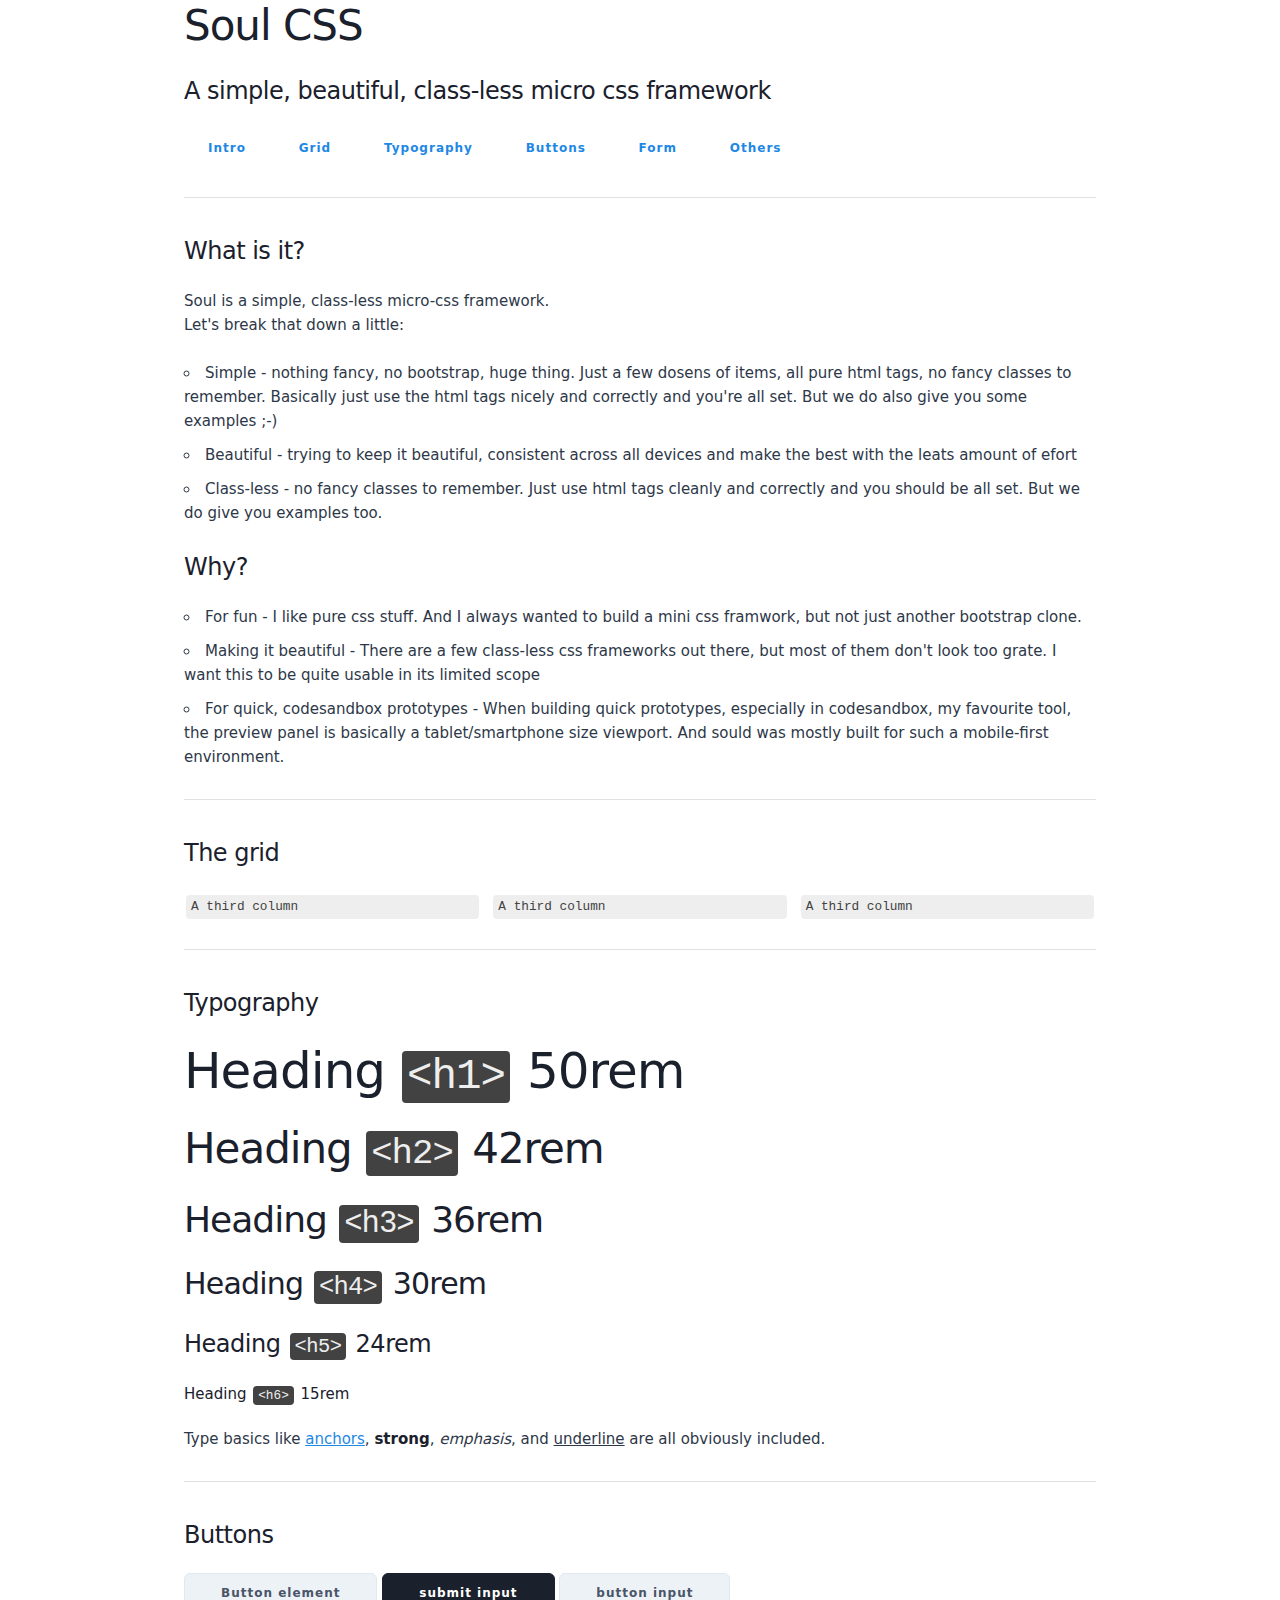
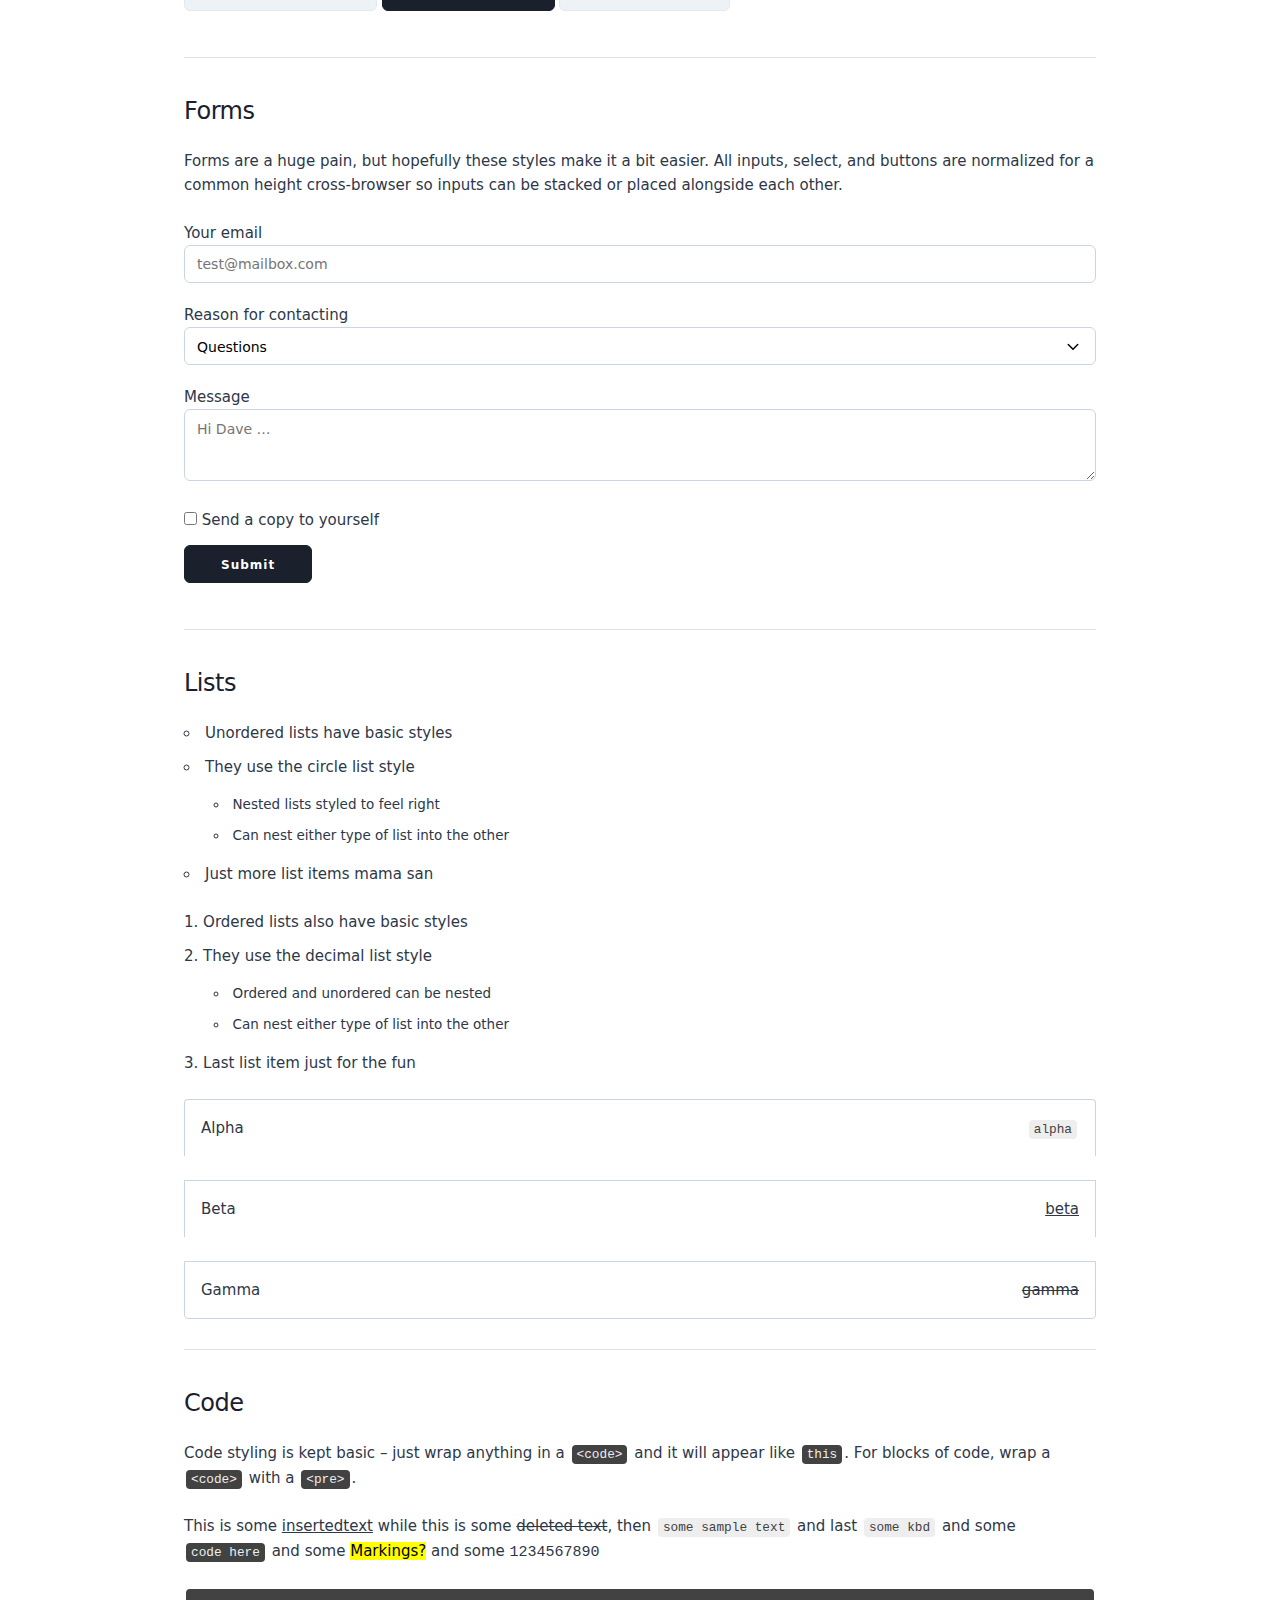
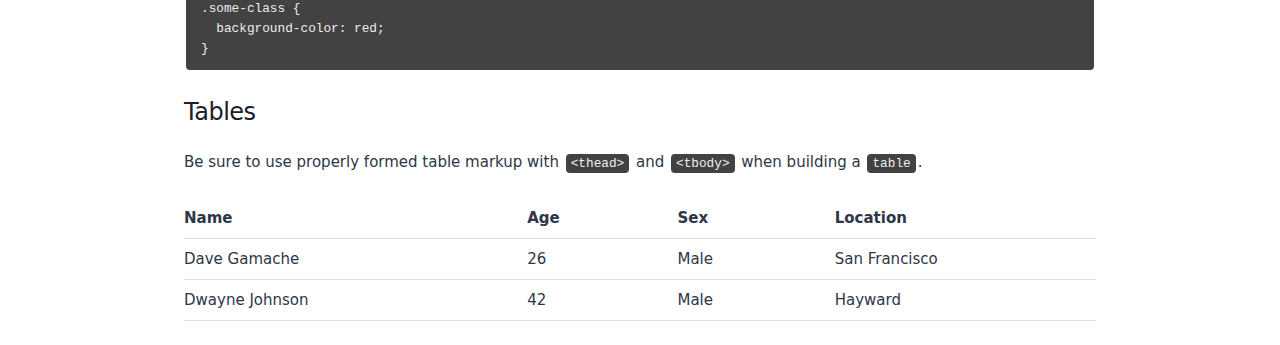
==== commit ecc3bc8b: "More html cleanup" ====
--- a/index.html
+++ b/index.html
@@ -21,29 +21,9 @@
   </head>
   <body>
     <main>
-      <section id='intro'>
-        <h2>Soul CSS<br/>
-        <h5>A simple, class-less micro css framework</h5>
-        <aside>
-          <div>
-            <strong>What is that?</strong>
-            <p>
-              Basically, it is a set of css rules, targeting HTML tags directly.
-              No classes, no utilities, just html tags like
-              <code>&lt;button&gt;...&lt;/button&gt;</code>
-            </p>
-          </div>
-          <div>
-            <strong>Why?</strong>
-            <p>
-              For fun. This is an experiment, to try and make something nice
-              with almost nothing, in this case no css class at all.
-            </p>
-          </div>
-        </aside>
-      </section>
-
-      <br/>
+      <h2>Soul CSS<br/>
+      <h5>A simple, beautiful, class-less micro css framework</h5>
+
       <nav>
         <a href="#intro">Intro</a>
         <a href="#intro">Grid</a>
@@ -53,6 +33,28 @@
         <a href="#intro">Others</a>
       </nav>
 
+      <hr/>
+
+      <section id='intro'>
+        
+        <h5>What is it?</h5>
+        <p>Soul is a simple, class-less micro-css framework.<br/>Let's break that down a little:
+        </p>
+        <ul>
+          <li>Simple - nothing fancy, no bootstrap, huge thing. Just a few dosens of items, all pure html tags, no fancy classes to remember. Basically just use the html tags nicely and correctly and you're all set. But we do also give you some examples ;-)</li>
+          <li>Beautiful - trying to keep it beautiful, consistent across all devices and make the best with the leats amount of efort</li>
+          <li>Class-less - no fancy classes to remember. Just use html tags cleanly and correctly and you should be all set. But we do give you examples too.</li>
+        </ul>
+
+        <h5>Why?</h5>
+        <ul>
+          <li>For fun - I like pure css stuff. And I always wanted to build a mini css framwork, but not just another bootstrap clone.</li>
+          <li>Making it beautiful - There are a few class-less css frameworks out there, but most of them don't look too grate. I want this to be quite usable in its limited scope</li>
+          <li>For quick, codesandbox prototypes - When building quick prototypes, especially in codesandbox, my favourite tool, the preview panel is basically a tablet/smartphone size viewport. And sould was mostly built for such a mobile-first environment.</li>
+        </ul>
+      </section>
+
+
       <!-- Why use Skeleton -->
       <!-- <div id="intro">
         <h6 >Is Skeleton for you?</h6>
@@ -69,12 +71,13 @@
           appreciate that &lt;3
         </p>
       </div> -->
+      <hr/>
 
       <!-- Grid -->
-      <div id="grid">
+      <section id="grid">
         <h5>The grid</h5>
         <p>
-          Lorem ipsum description
+          
         </p>
         <aside>
           <samp>A third column</samp>
@@ -85,37 +88,12 @@
         <!-- CODE EXAMPLE ———————————————————————————————————————— -->
         
         <!-- ————————————————————————————————————————————————————— -->
-      </div>
+      </section>
+      <hr/>
 
       <!-- Typography -->
-      <div  id="typography">
+      <section id="typography">
         <h5>Typography</h5>
-        <p>
-          Type is all set with the <code>rems</code>, so font-sizes and spacial
-          relationships can be responsively sized based on a single
-          <code>&lt;html&gt;</code> font-size property. Out of the box, Skeleton
-          never changes the <code>&lt;html&gt;</code> font-size, but it's there
-          in case you need it for your project. All measurements are still base
-          10 though so, an <code>&lt;h1&gt;</code> with
-          <code>5.0rem</code>font-size just means <code>50px</code>.
-        </p>
-        <div>
-          <p>
-            <strong>The typography base</strong> is
-            <a href="http://www.google.com/fonts/specimen/Raleway"
-              >Raleway</a
-            >
-            served by Google, set at 15rem (15px) over a 1.6 line height
-            (24px). Other type basics like
-            <a href="http://getskeleton.com/#">anchors</a>,
-            <strong>strong</strong>, <em>emphasis</em>, and
-            <u>underline</u> are all obviously included.
-          </p>
-          <p>
-            <strong>Headings</strong> create a family of distinct sizes each
-            with specific <code>letter-spacing</code>,
-            <code>line-height</code>, and <code>margins</code>.
-          </p>
           <h1>
             Heading<span>
               <code>&lt;h1&gt;</code> 50rem</span
@@ -144,20 +122,18 @@
             Heading <span>
               <code>&lt;h6&gt;</code> 15rem</span>
           </h6>
-        </div>
-      </div>
+          <p>
+            Type basics like
+            <a href="http://getskeleton.com/#">anchors</a>,
+            <strong>strong</strong>, <em>emphasis</em>, and
+            <u>underline</u> are all obviously included.
+          </p>
+      </section>
+      <hr/>
 
       <!-- Buttons -->
-      <div  id="buttons">
+      <section id="buttons">
         <h5>Buttons</h5>
-        <p>
-          Buttons come in two basic flavors in Skeleton. The standard
-          <code>&lt;button&gt;</code> element is plain, whereas the
-          <code>.button-primary</code> button is vibrant and prominent. Button
-          styles are applied to a number of appropriate form elements, but can
-          also be arbitrarily attached to anchors with a
-          <code>.button</code> class.
-        </p>
         <div >
           <div>
             <button>Button element</button>
@@ -165,10 +141,11 @@
             <input type="button" value="button input" />
           </div>
         </div>
-      </div>
+      </section>
+      <hr/>
 
       <!-- Forms -->
-      <div id="forms">
+      <section id="forms">
         <h5>Forms</h5>
         <p>
           Forms are a huge pain, but hopefully these styles make it a bit
@@ -176,42 +153,39 @@
           height cross-browser so inputs can be stacked or placed alongside each
           other.
         </p>
-        <div>
           <form>
-            <div>
-              <div>
-                <label for="exampleEmailInput">Your email</label>
-                <input
-                  type="email"
-                  placeholder="test@mailbox.com"
-                  id="exampleEmailInput"
-                />
-              </div>
-              <div >
-                <label for="exampleRecipientInput">Reason for contacting</label>
-                <select  id="exampleRecipientInput">
-                  <option value="Option 1">Questions</option>
-                  <option value="Option 2">Admiration</option>
-                  <option value="Option 3">Can I get your number?</option>
-                </select>
-              </div>
-            </div>
-            <label for="exampleMessage">Message</label>
-            <textarea
-              placeholder="Hi Dave …"
-              id="exampleMessage"
-            ></textarea>
+            <label>
+              <span>Your email</span>
+              <input
+                type="email"
+                placeholder="test@mailbox.com"
+              />
+            </label>
+            <label >
+              <span>Reason for contacting</span>
+              <select>
+                <option value="Option 1">Questions</option>
+                <option value="Option 2">Admiration</option>
+                <option value="Option 3">Can I get your number?</option>
+              </select>
+            </label>
+            <label>
+              <span>Message</span>
+              <textarea
+                placeholder="Hi Dave …"
+              ></textarea>
+            </label>
             <label >
               <input type="checkbox" />
               <span >Send a copy to yourself</span>
             </label>
             <input type="submit" value="Submit" />
           </form>
-        </div>
-      </div>
+      </section>
+      <hr/>
 
       <!-- Lists -->
-      <div  id="lists">
+      <section id="lists">
         <h5>Lists</h5>
         <ul>
           <li>Unordered lists have basic styles</li>
@@ -249,7 +223,8 @@
             <dd><del>gamma</del></dd>
           </dl>
         </div>
-      </div>
+      </section>
+      <hr/>
 
       <!-- Code -->
       <div id="code">
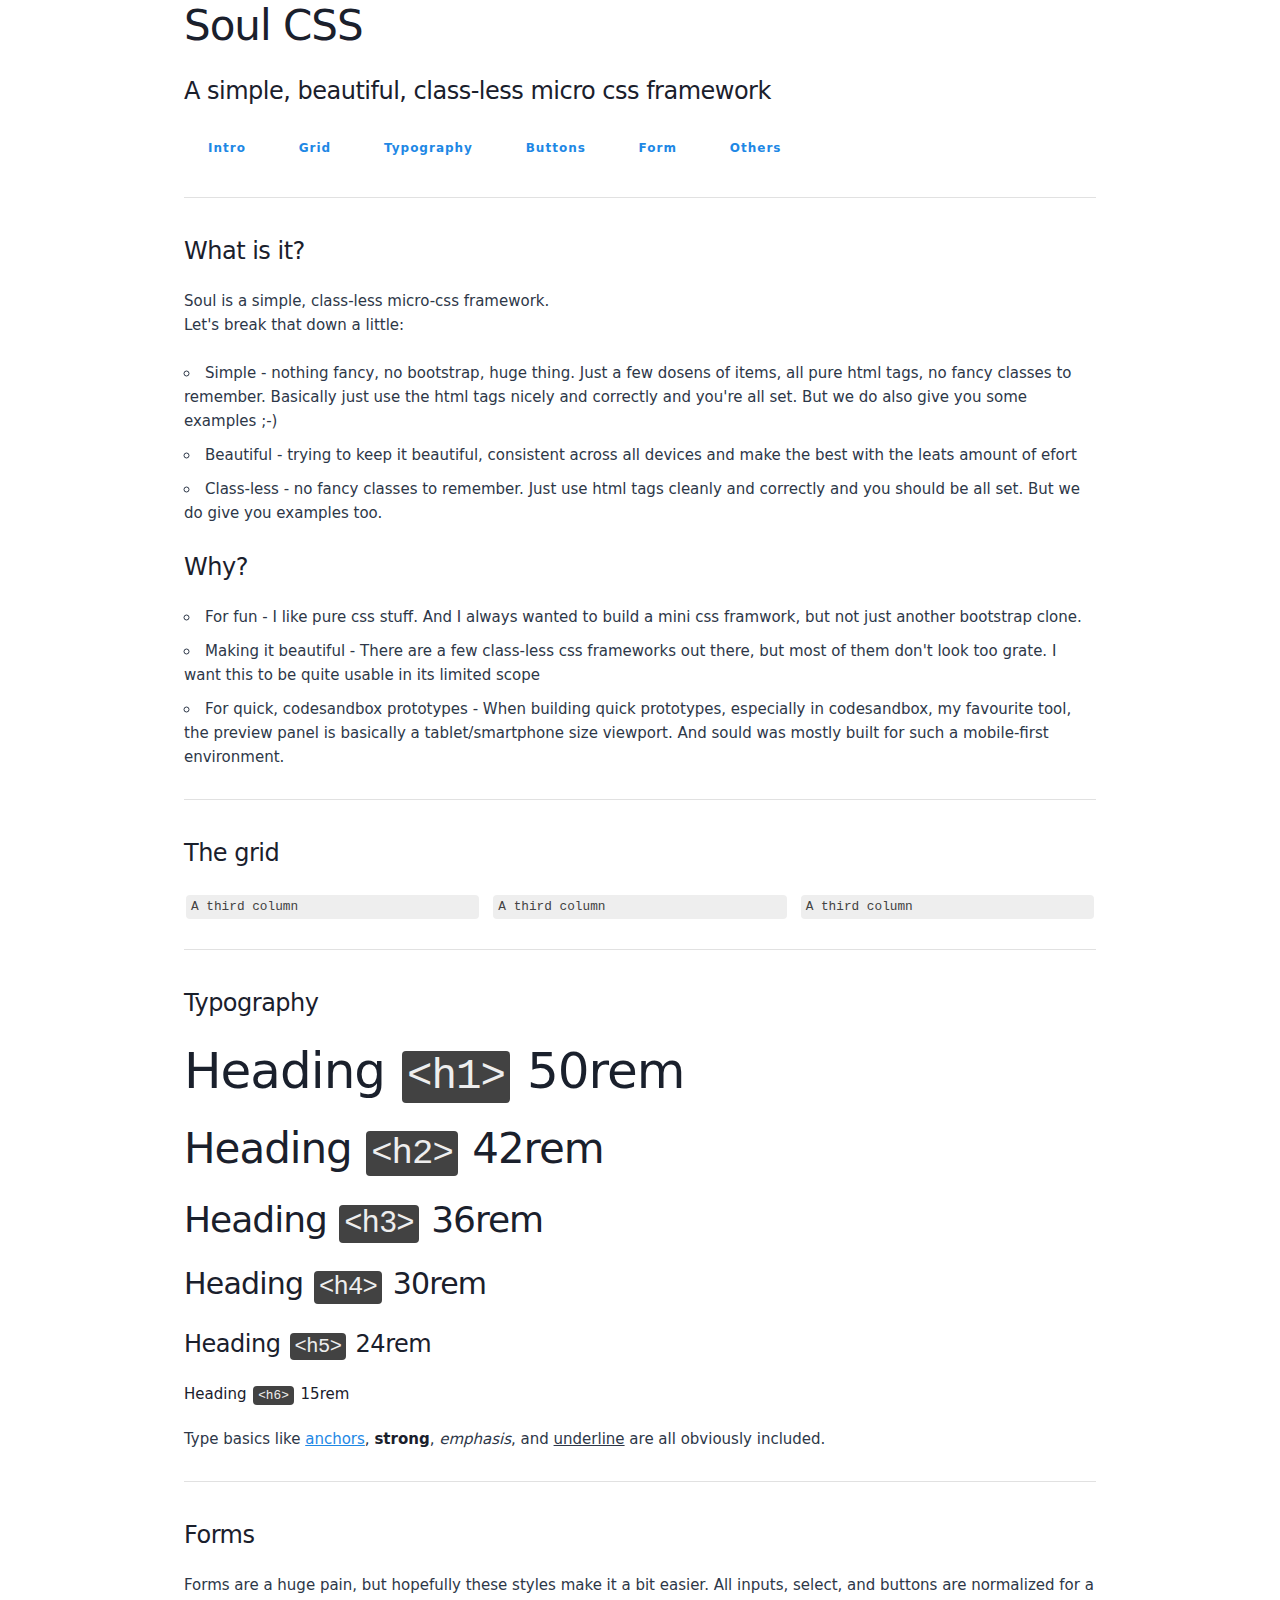
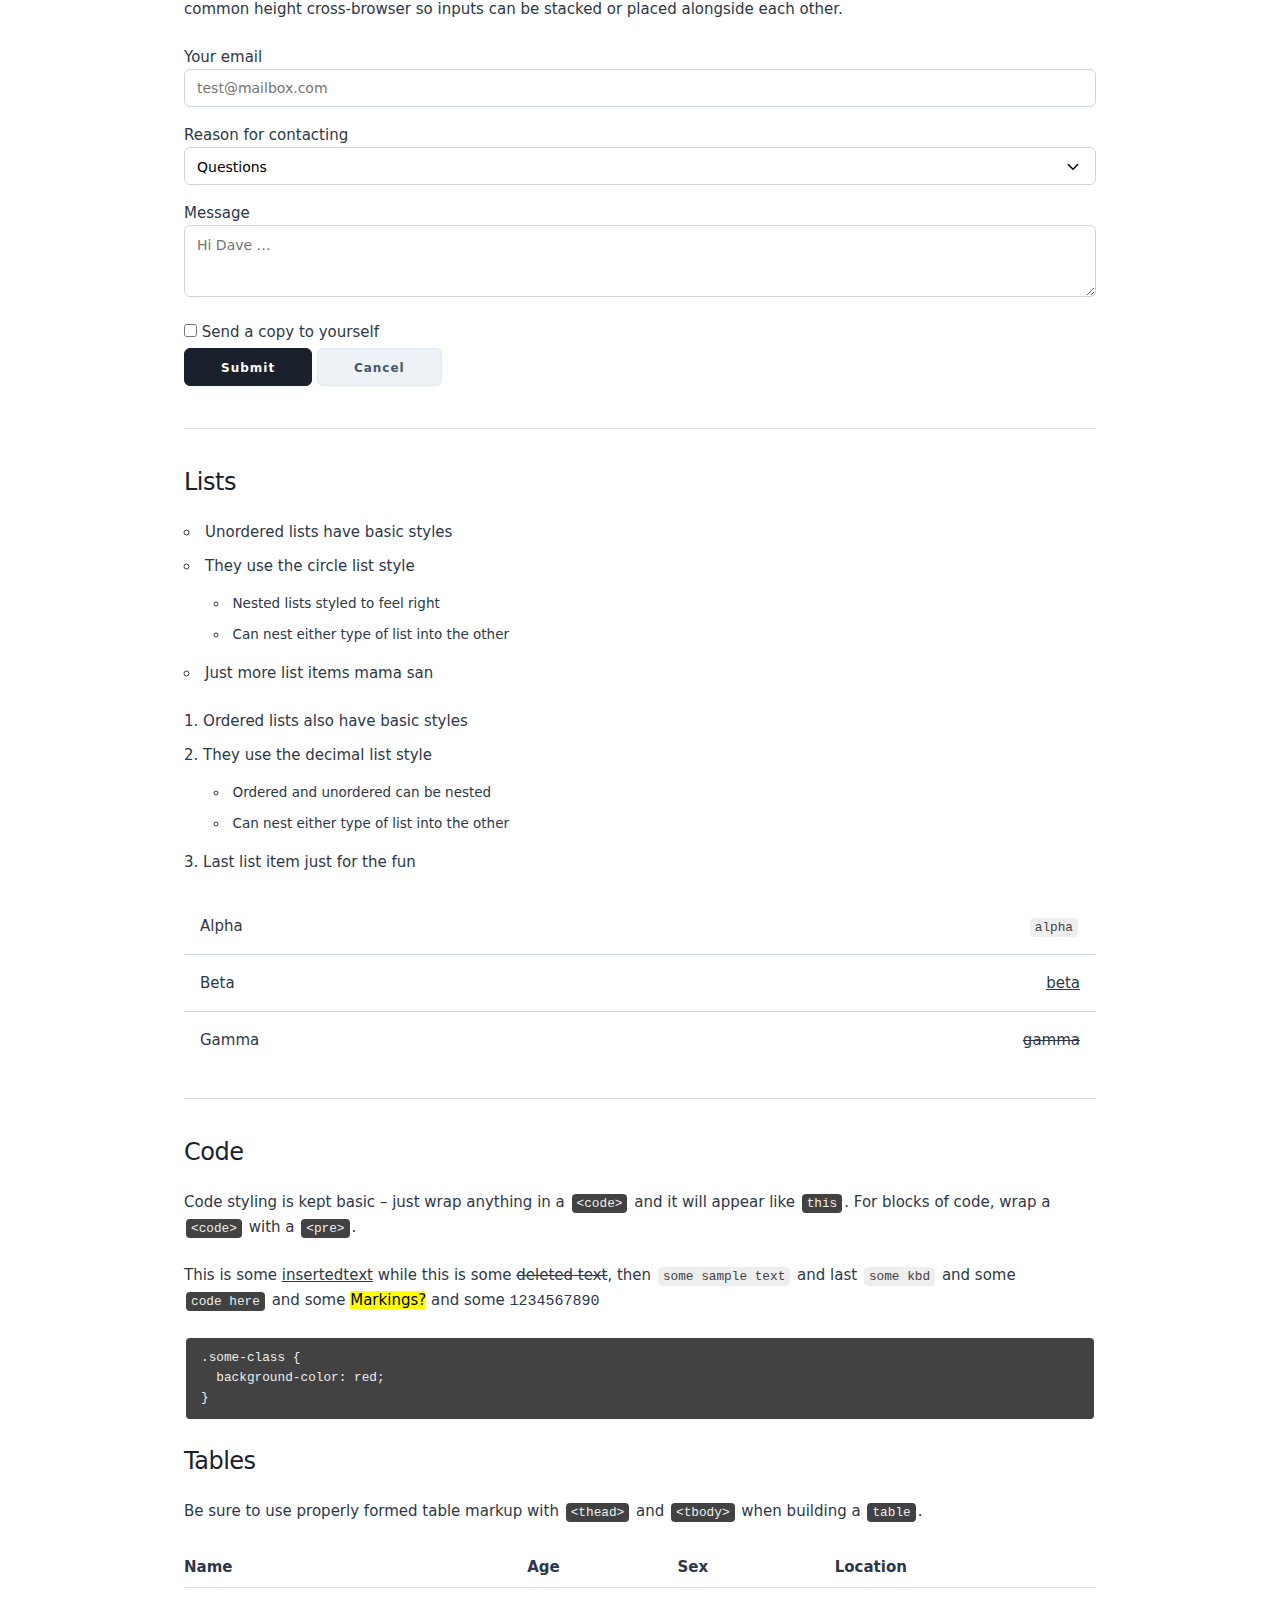
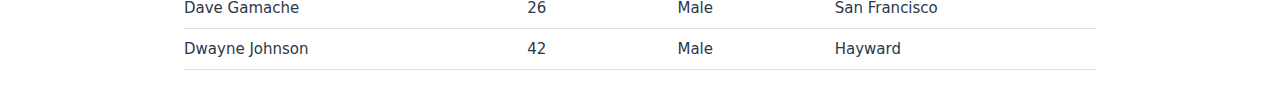
==== commit 28f01b5a: "Buttons and Inputs cleanup, dl simplified, filename cleanup Buttons simplified Inputs cleanup dl sim" ====
--- a/index.html
+++ b/index.html
@@ -131,19 +131,6 @@
       </section>
       <hr/>
 
-      <!-- Buttons -->
-      <section id="buttons">
-        <h5>Buttons</h5>
-        <div >
-          <div>
-            <button>Button element</button>
-            <input type="submit" value="submit input" />
-            <input type="button" value="button input" />
-          </div>
-        </div>
-      </section>
-      <hr/>
-
       <!-- Forms -->
       <section id="forms">
         <h5>Forms</h5>
@@ -179,7 +166,9 @@
               <input type="checkbox" />
               <span >Send a copy to yourself</span>
             </label>
-            <input type="submit" value="Submit" />
+            
+            <button type='submit'>Submit</button>
+            <button>Cancel</button>
           </form>
       </section>
       <hr/>
--- a/css/soul.css
+++ b/css/soul.css
@@ -21,13 +21,14 @@
   - Other: Links & Tables & Spacing  
 */
 
-@import "./normalize.css";
-@import "./variables.css";
-@import "./base.css";
-@import "./layout.css";
-@import "./typography.css";
-@import "./buttons.css";
-@import "./form.css";
-@import "./lists.css";
-@import "./badges.css";
-@import "./other.css";
+@import './normalize.css';
+@import './variables.css';
+@import './base.css';
+@import './layout.css';
+@import './typography.css';
+@import './buttons.css';
+@import './form.css';
+@import './lists.css';
+@import './badges.css';
+@import './misc.css';
+@import './print.css';
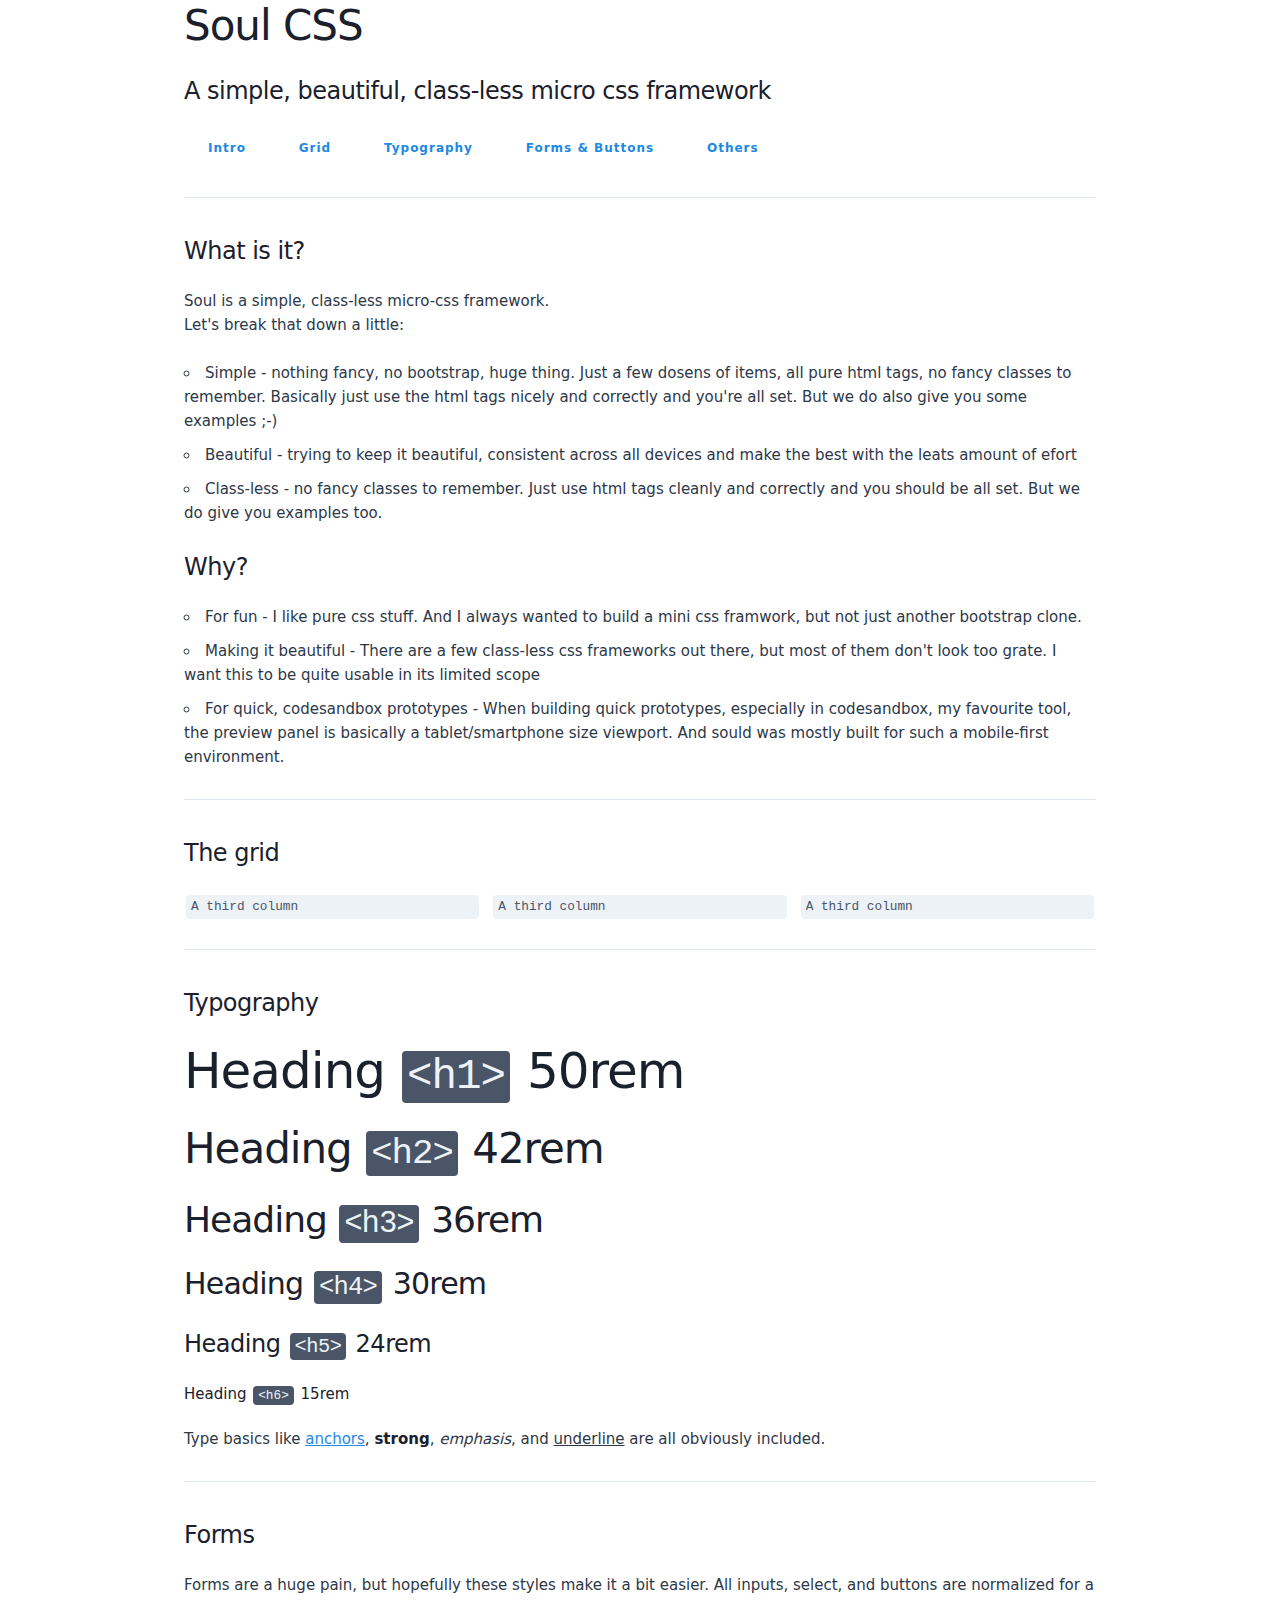
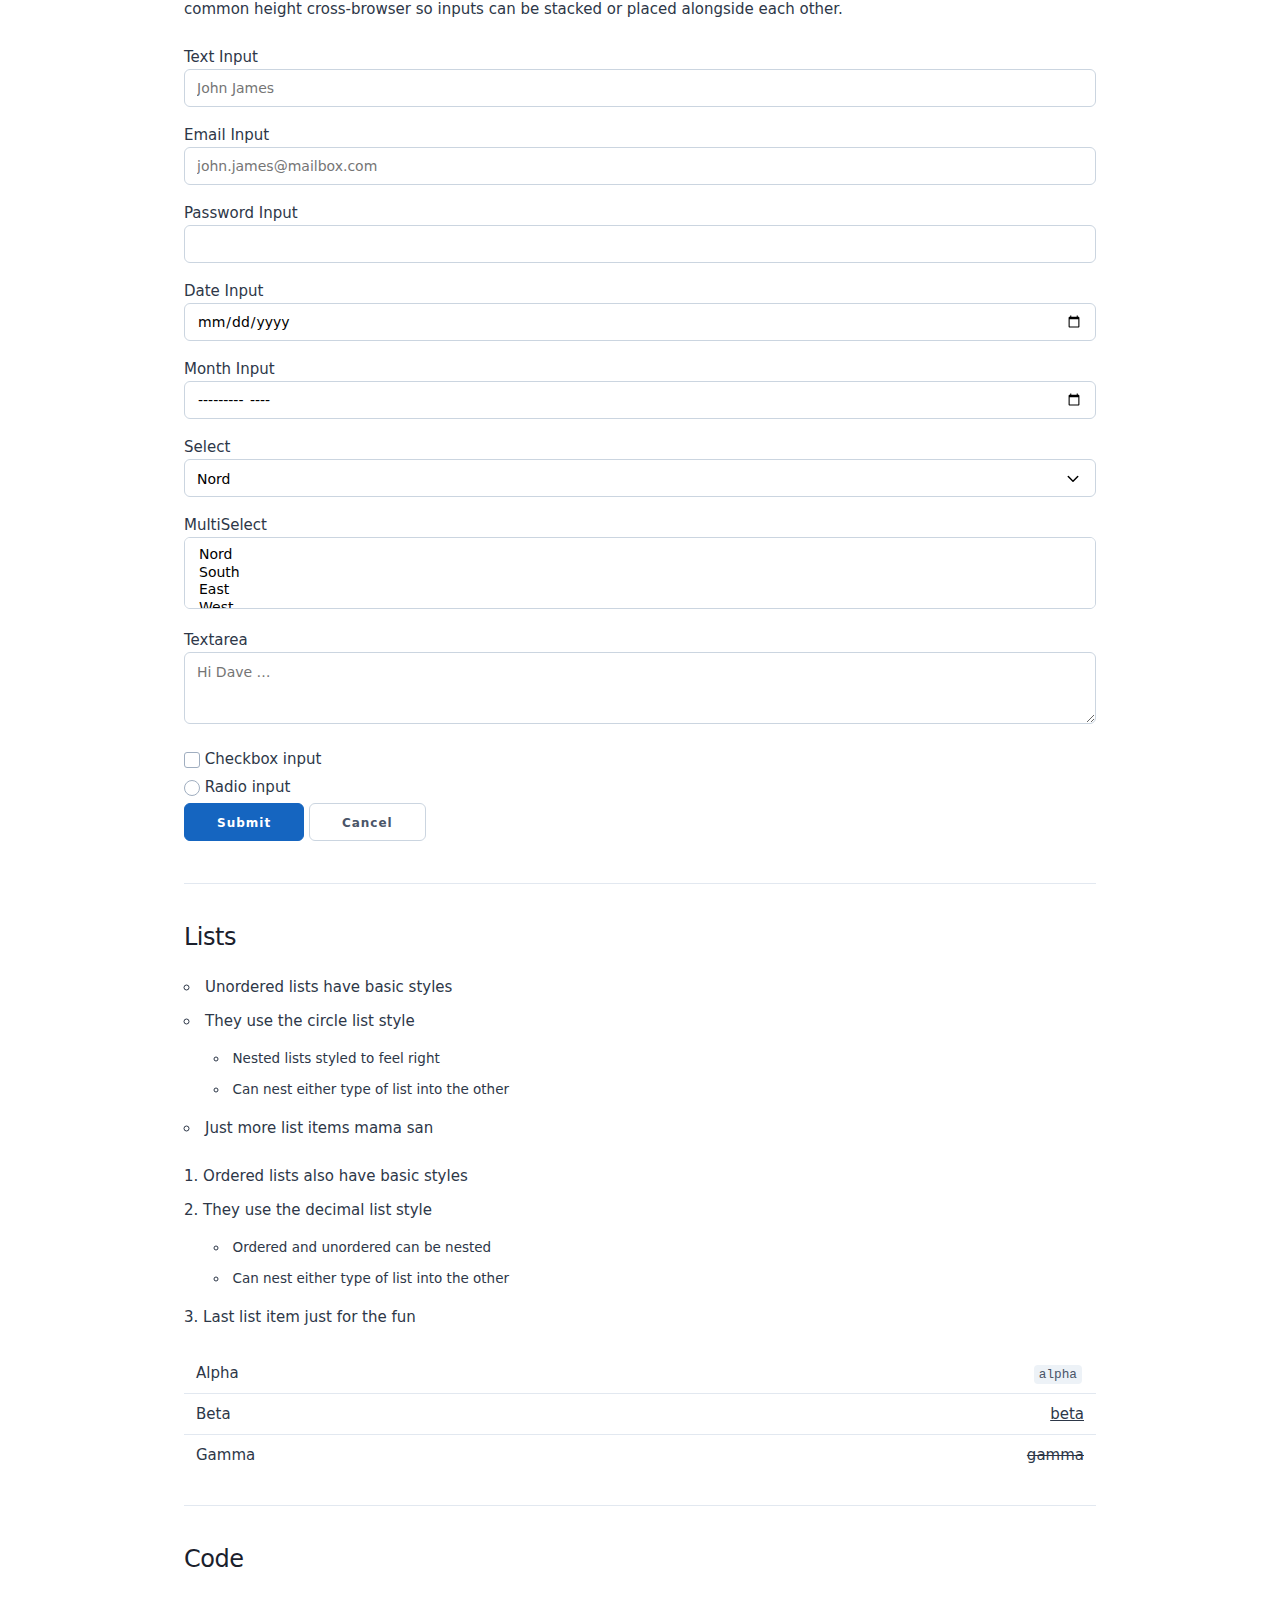
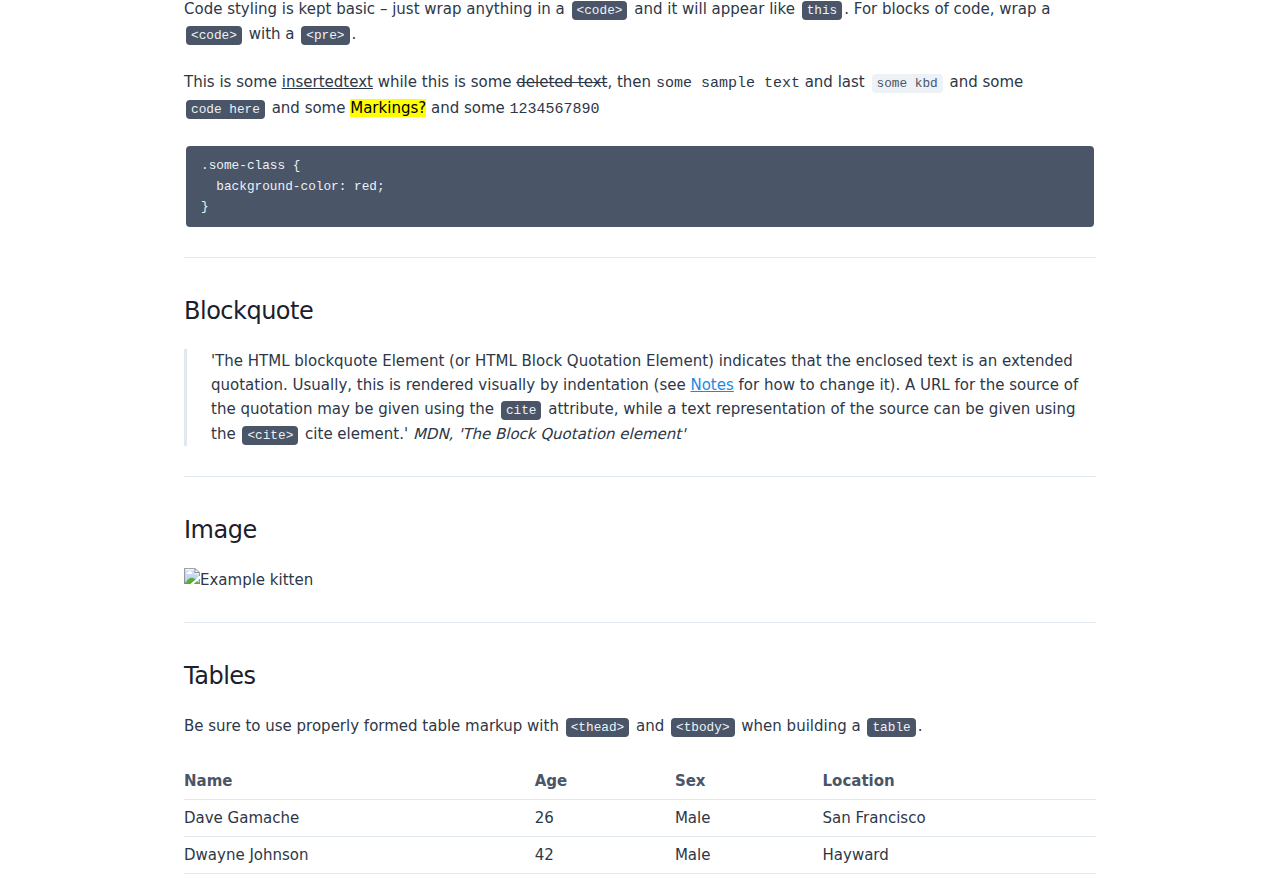
==== commit 68f2293f: "All colours are based off variables" ====
--- a/index.html
+++ b/index.html
@@ -26,11 +26,10 @@
 
       <nav>
         <a href="#intro">Intro</a>
-        <a href="#intro">Grid</a>
-        <a href="#intro">Typography</a>
-        <a href="#intro">Buttons</a>
-        <a href="#intro">Form</a>
-        <a href="#intro">Others</a>
+        <a href="#grid">Grid</a>
+        <a href="#typography">Typography</a>
+        <a href="#forms">Forms & Buttons</a>
+        <a href="#lists">Others</a>
       </nav>
 
       <hr/>
@@ -80,9 +79,9 @@
           
         </p>
         <aside>
-          <samp>A third column</samp>
-          <samp>A third column</samp>
-          <samp>A third column</samp>
+          <kbd>A third column</kbd>
+          <kbd>A third column</kbd>
+          <kbd>A third column</kbd>
         </aside>
 
         <!-- CODE EXAMPLE ———————————————————————————————————————— -->
@@ -142,29 +141,68 @@
         </p>
           <form>
             <label>
-              <span>Your email</span>
+              <span>Text Input</span>
+              <input
+                type="text"
+                placeholder="John James"
+              />
+            </label>
+            <label>
+              <span>Email Input</span>
               <input
                 type="email"
-                placeholder="test@mailbox.com"
+                placeholder="john.james@mailbox.com"
+              />
+            </label>
+            <label>
+              <span>Password Input</span>
+              <input
+                type="password"
+              />
+            </label>
+            <label>
+              <span>Date Input</span>
+              <input
+                type="date"
+              />
+            </label>
+            <label>
+              <span>Month Input</span>
+              <input
+                type="month"
               />
             </label>
             <label >
-              <span>Reason for contacting</span>
+              <span>Select</span>
               <select>
-                <option value="Option 1">Questions</option>
-                <option value="Option 2">Admiration</option>
-                <option value="Option 3">Can I get your number?</option>
+                <option value="Option 1">Nord</option>
+                <option value="Option 2">South</option>
+                <option value="Option 3">East</option>
+                <option value="Option 3">West</option>
               </select>
             </label>
-            <label>
-              <span>Message</span>
+            <label >
+              <span>MultiSelect</span>
+              <select multiple>
+                  <option value="Option 1">Nord</option>
+                  <option value="Option 2">South</option>
+                  <option value="Option 3">East</option>
+                  <option value="Option 3">West</option>
+              </select>
+            </label>
+            <label>
+              <span>Textarea</span>
               <textarea
                 placeholder="Hi Dave …"
               ></textarea>
             </label>
             <label >
               <input type="checkbox" />
-              <span >Send a copy to yourself</span>
+              <span>Checkbox input</span>
+            </label>
+            <label >
+              <input type="radio" />
+              <span >Radio input</span>
             </label>
             
             <button type='submit'>Submit</button>
@@ -216,7 +254,7 @@
       <hr/>
 
       <!-- Code -->
-      <div id="code">
+      <section id="code">
         <h5>Code</h5>
         <p>
           Code styling is kept basic – just wrap anything in a
@@ -235,43 +273,72 @@
   background-color: red;
 }</code></pre>
         </div>
-      </div>
+      </section>
+      <hr/>
+
+      <!-- Blockquote -->
+      <section id="Blockquote">
+        <h5>Blockquote</h5>
+        <blockquote
+          cite="https://developer.mozilla.org/en-US/docs/Web/HTML/Element/blockquote"
+        >
+          'The HTML blockquote Element (or HTML Block Quotation Element) indicates
+          that the enclosed text is an extended quotation. Usually, this is
+          rendered visually by indentation (see
+          <a
+            href="https://developer.mozilla.org/en-US/docs/Web/HTML/Element/blockquote#Usage_notes"
+            >Notes</a
+          >
+          for how to change it). A URL for the source of the quotation may be
+          given using the
+          <code>cite</code> attribute, while a text representation of the source
+          can be given using the <code>&lt;cite&gt;</code> cite element.'
+
+            <cite>MDN, 'The Block Quotation element'</cite>
+        </blockquote>
+      </section>
+      <hr/>
+
+      <!-- Image -->
+      <section id="image">
+        <h5>Image</h5>
+        <img src="https://placekitten.com/408/287" alt="Example kitten" />
+      </section>
+      <hr/>
 
       <!-- Tables -->
-      <div  id="tables">
+      <section id="tables">
         <h5>Tables</h5>
         <p>
           Be sure to use properly formed table markup with
           <code>&lt;thead&gt;</code> and <code>&lt;tbody&gt;</code> when
           building a <code>table</code>.
         </p>
-        <div >
-          <table >
-            <thead>
-              <tr>
-                <th>Name</th>
-                <th>Age</th>
-                <th>Sex</th>
-                <th>Location</th>
-              </tr>
-            </thead>
-            <tbody>
-              <tr>
-                <td>Dave Gamache</td>
-                <td>26</td>
-                <td>Male</td>
-                <td>San Francisco</td>
-              </tr>
-              <tr>
-                <td>Dwayne Johnson</td>
-                <td>42</td>
-                <td>Male</td>
-                <td>Hayward</td>
-              </tr>
-            </tbody>
-          </table>
-        </div>
-      </div>
+        <table >
+          <thead>
+            <tr>
+              <th>Name</th>
+              <th>Age</th>
+              <th>Sex</th>
+              <th>Location</th>
+            </tr>
+          </thead>
+          <tbody>
+            <tr>
+              <td>Dave Gamache</td>
+              <td>26</td>
+              <td>Male</td>
+              <td>San Francisco</td>
+            </tr>
+            <tr>
+              <td>Dwayne Johnson</td>
+              <td>42</td>
+              <td>Male</td>
+              <td>Hayward</td>
+            </tr>
+          </tbody>
+        </table>
+      </section>
     </main>
   </body>
 </html>
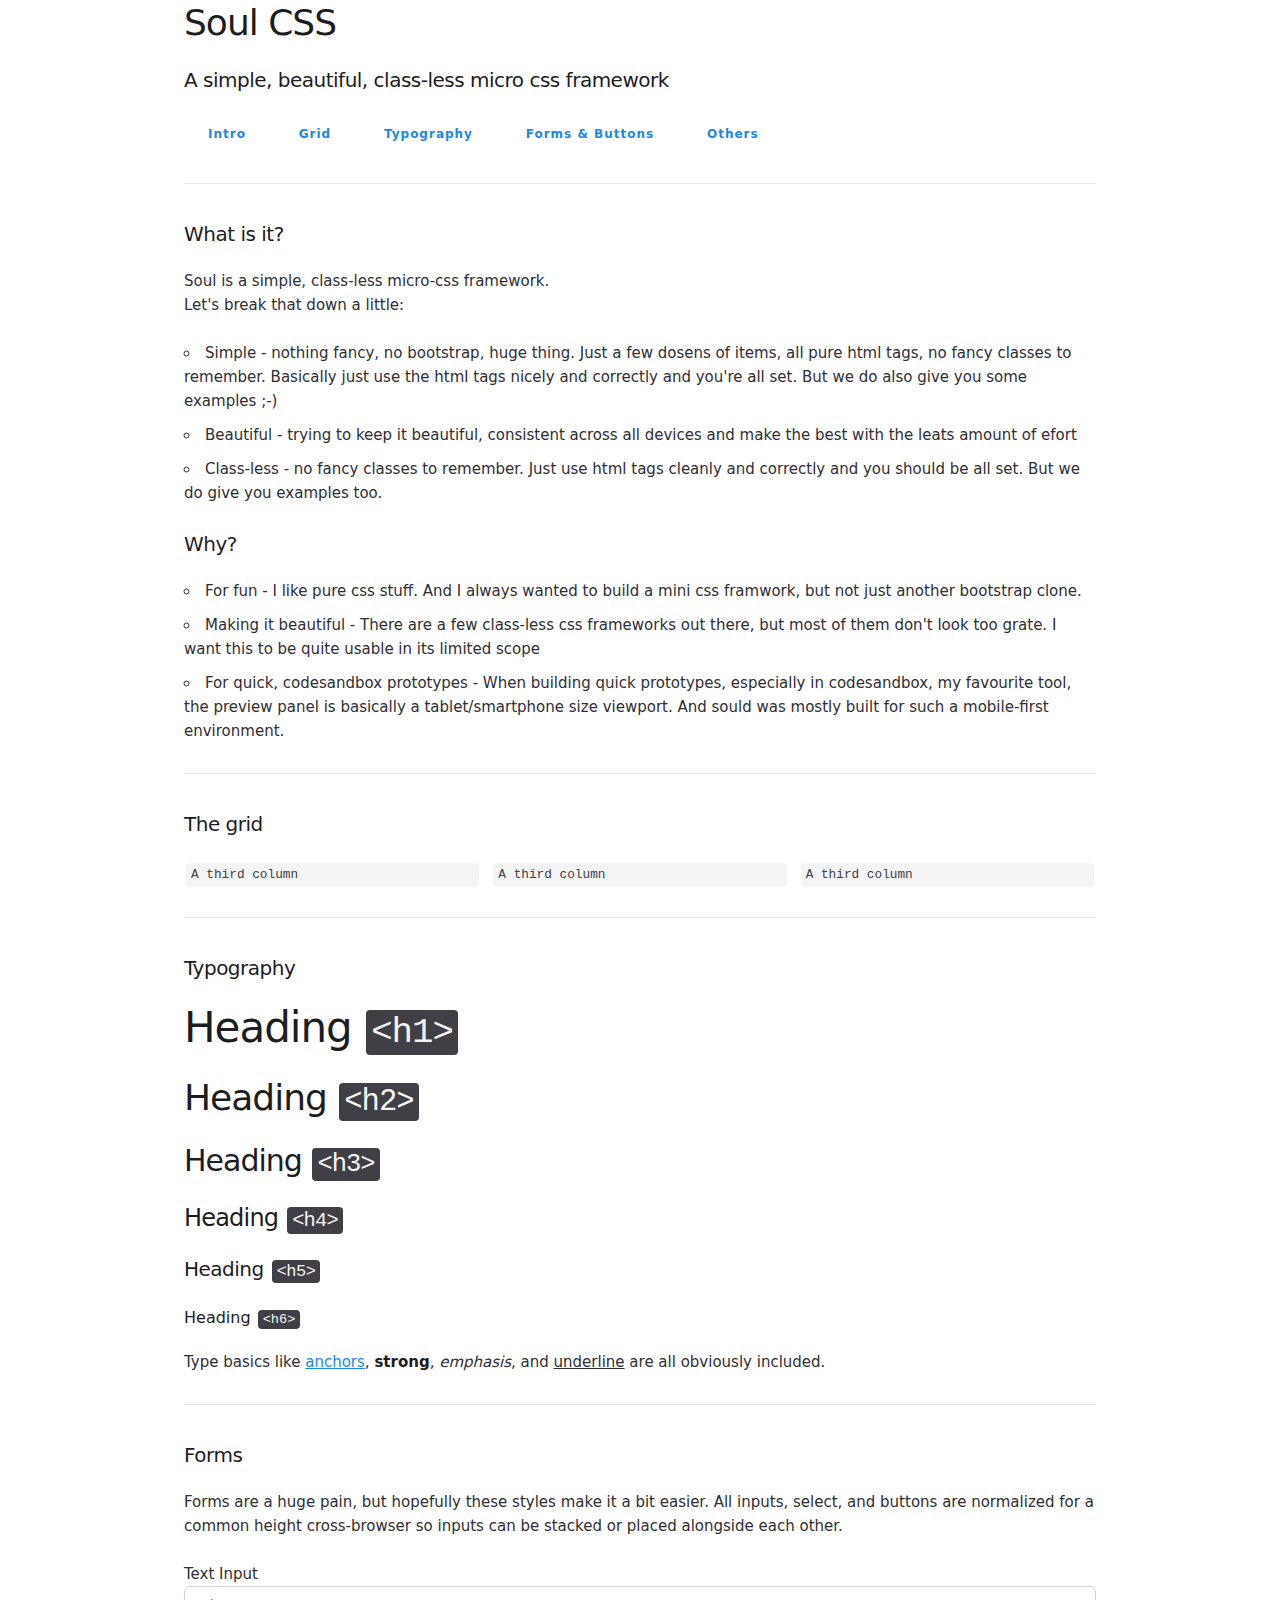
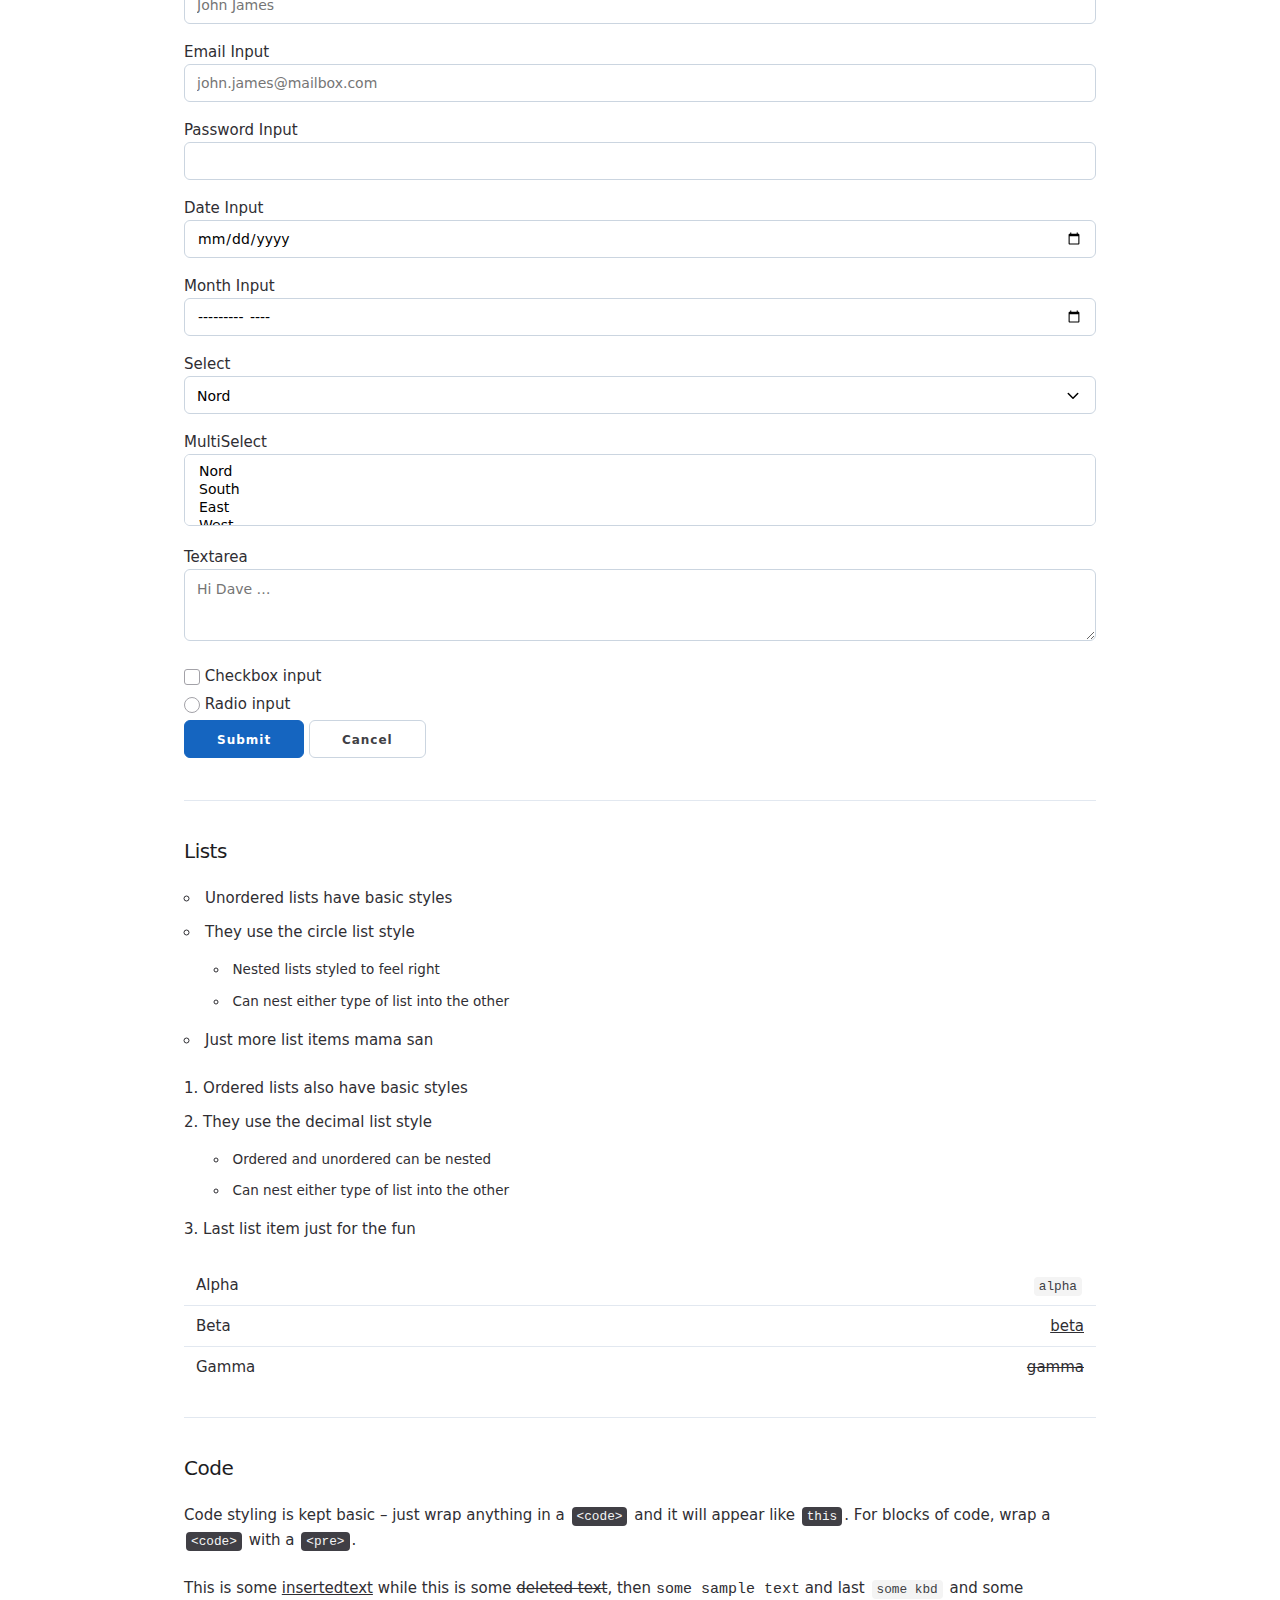
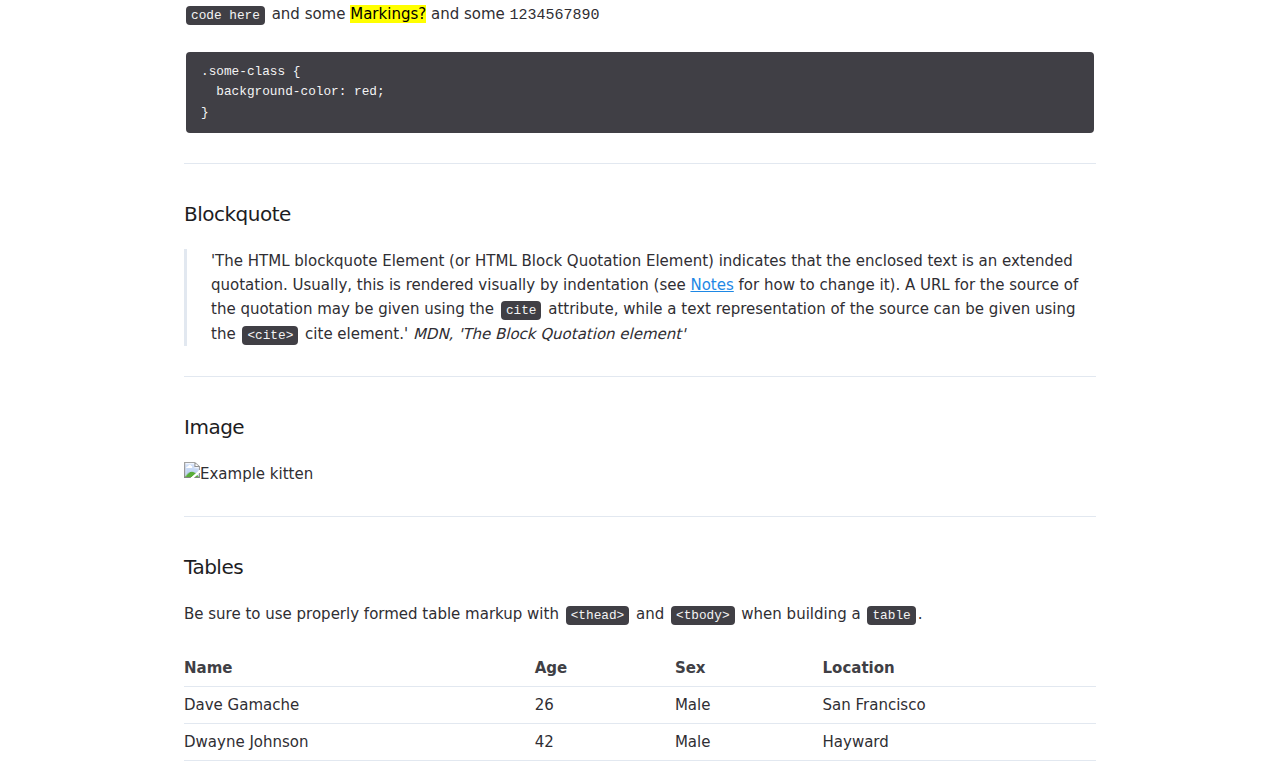
==== commit c82279eb: "Fixes and added all css into one sourlfull css file" ====
--- a/index.html
+++ b/index.html
@@ -95,31 +95,30 @@
         <h5>Typography</h5>
           <h1>
             Heading<span>
-              <code>&lt;h1&gt;</code> 50rem</span
-            >
+              <code>&lt;h1&gt;</code> </span>
           </h1>
           <h2>
             Heading<span>
-              <code>&lt;h2&gt;</code> 42rem</span
+              <code>&lt;h2&gt;</code></span
             >
           </h2>
           <h3>
             Heading<span>
-              <code>&lt;h3&gt;</code> 36rem</span
+              <code>&lt;h3&gt;</code></span
             >
           </h3>
           <h4>
             Heading<span >
-              <code>&lt;h4&gt;</code> 30rem</span
+              <code>&lt;h4&gt;</code></span
             >
           </h4>
           <h5>
             Heading<span>
-              <code>&lt;h5&gt;</code> 24rem</span>
+              <code>&lt;h5&gt;</code></span>
           </h5>
           <h6>
             Heading <span>
-              <code>&lt;h6&gt;</code> 15rem</span>
+              <code>&lt;h6&gt;</code></span>
           </h6>
           <p>
             Type basics like
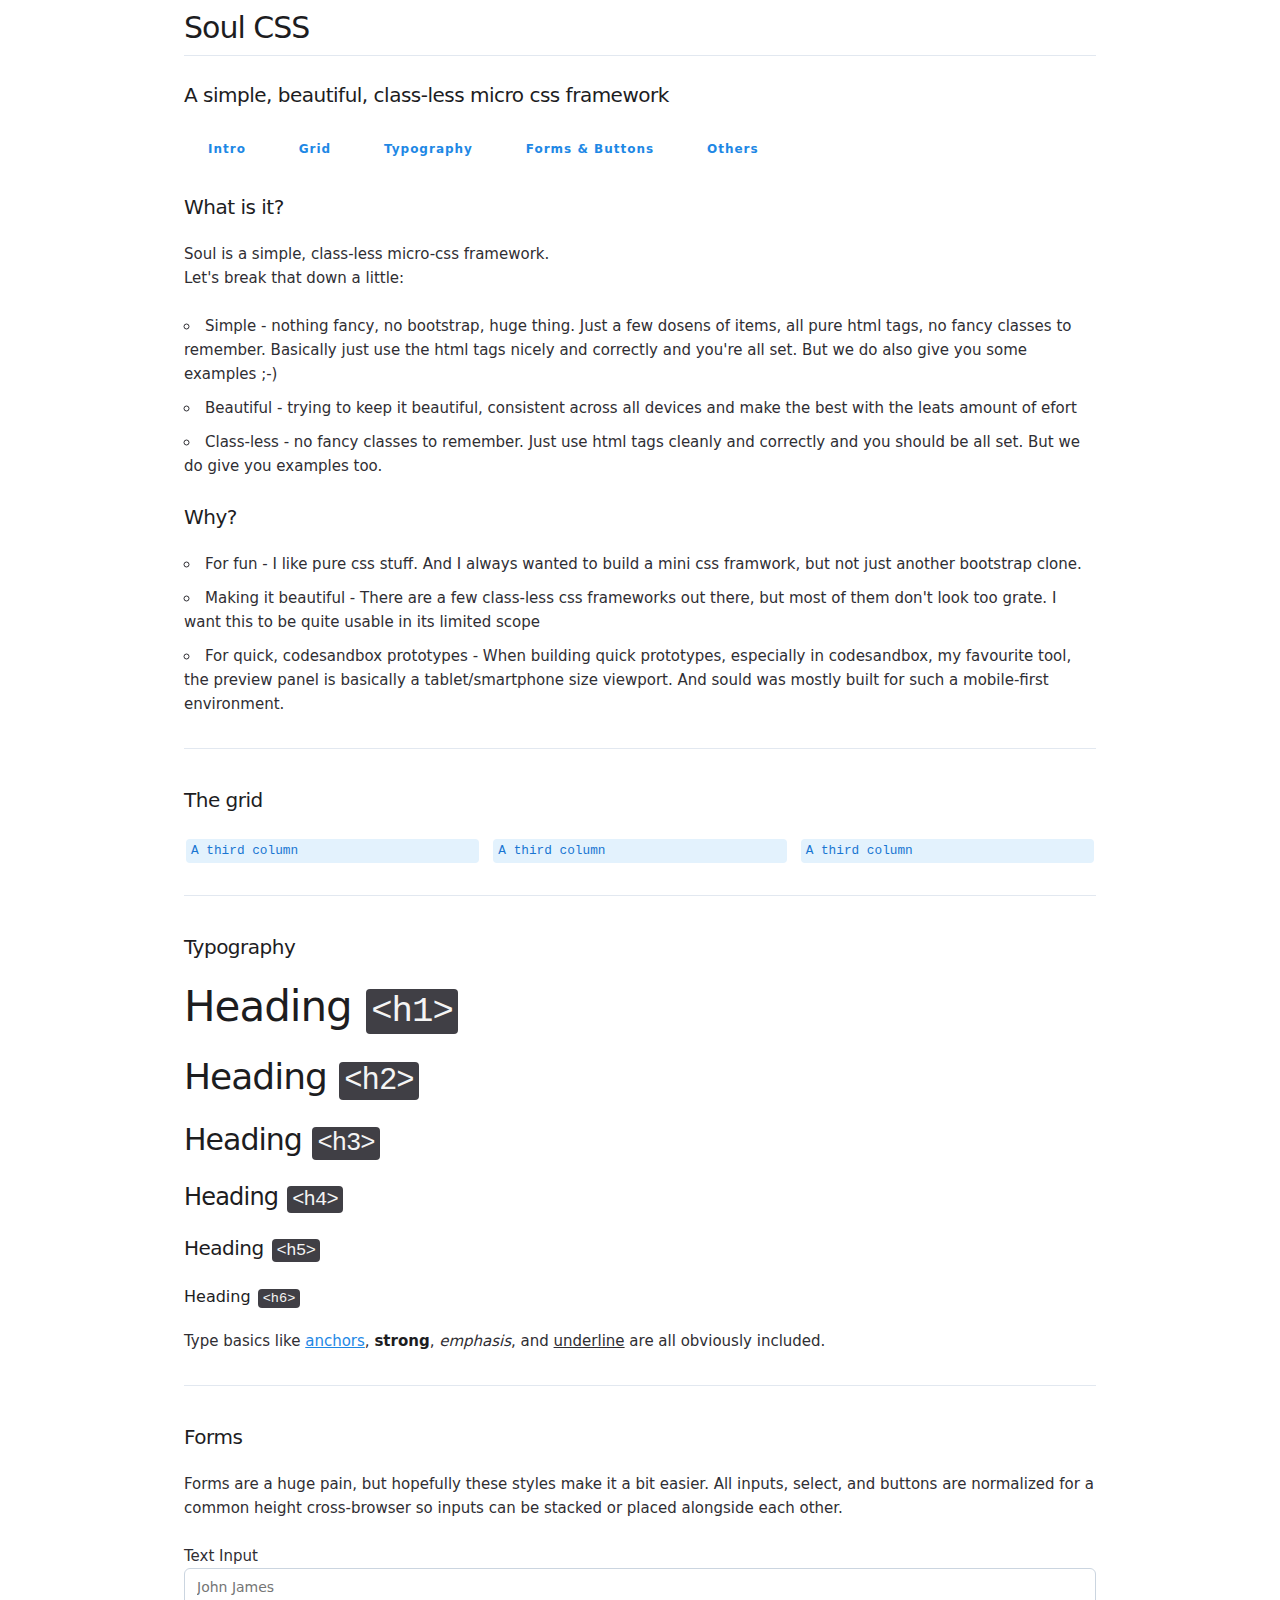
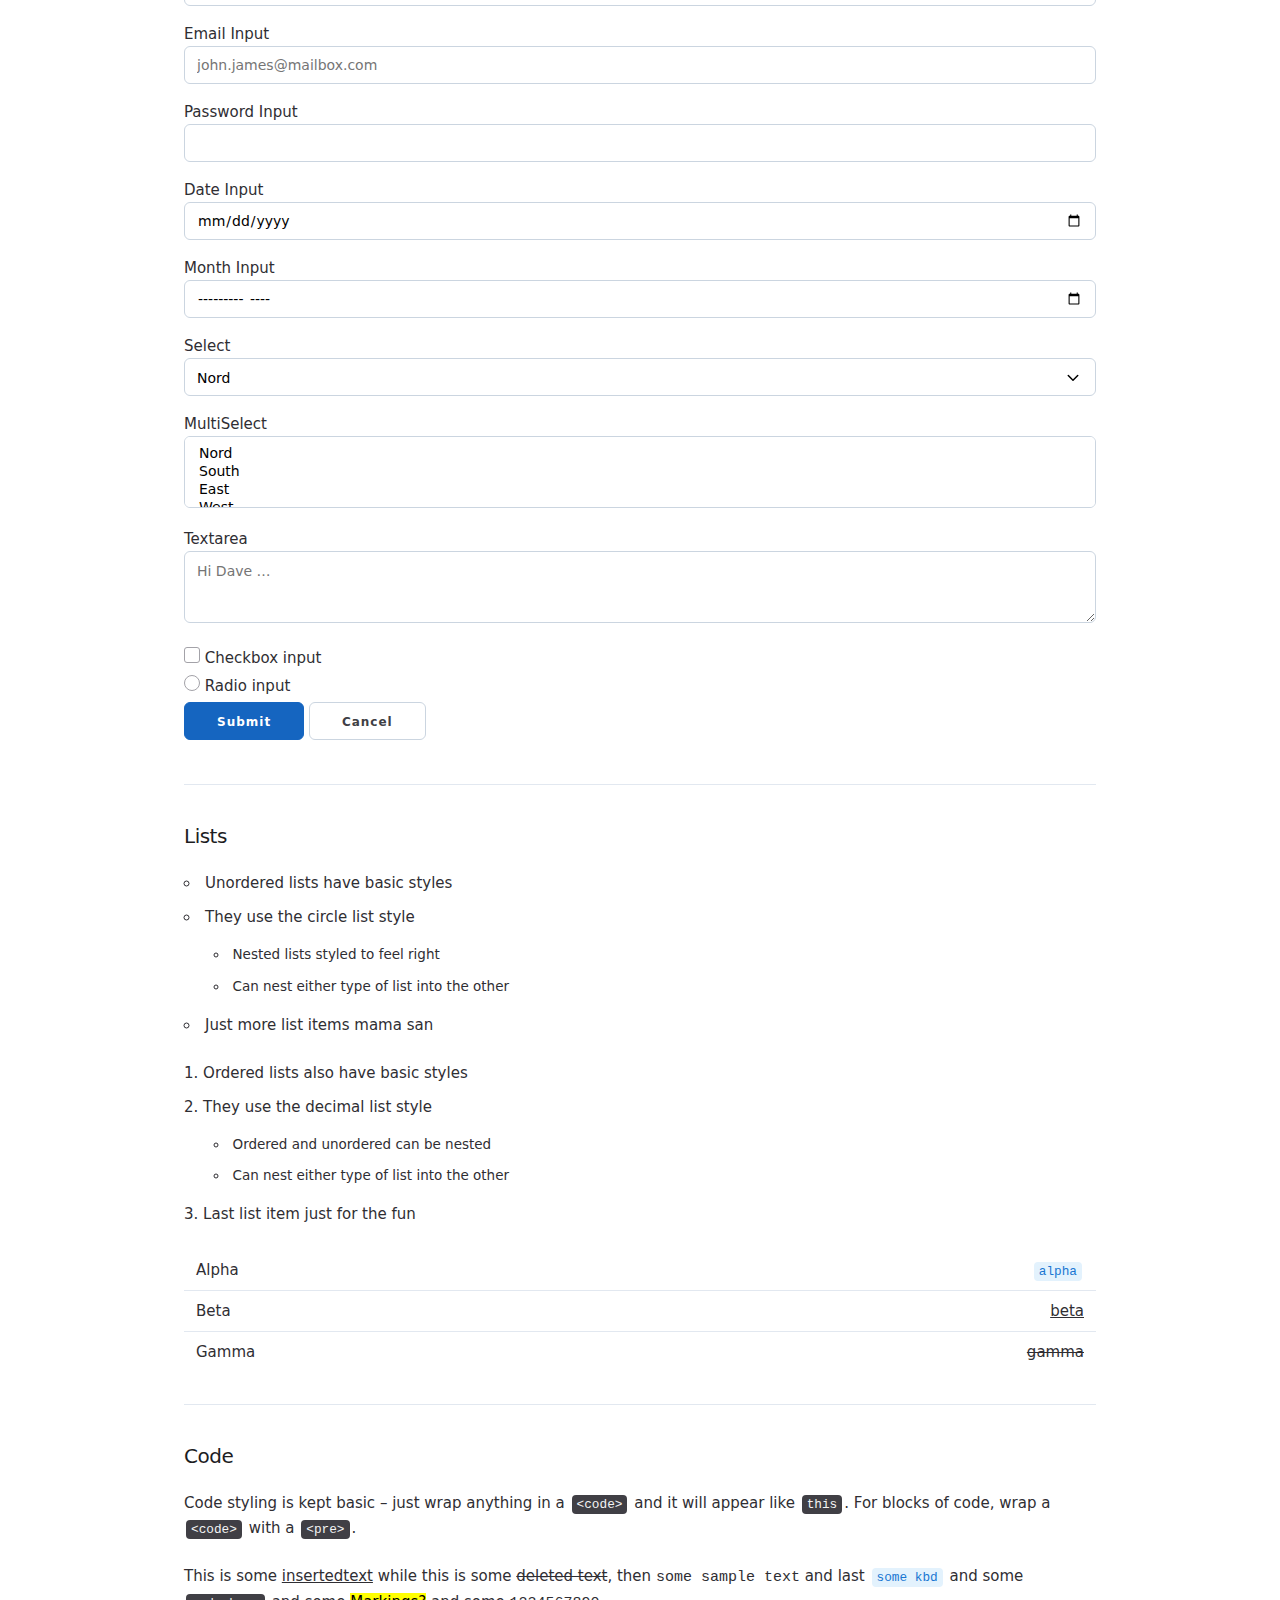
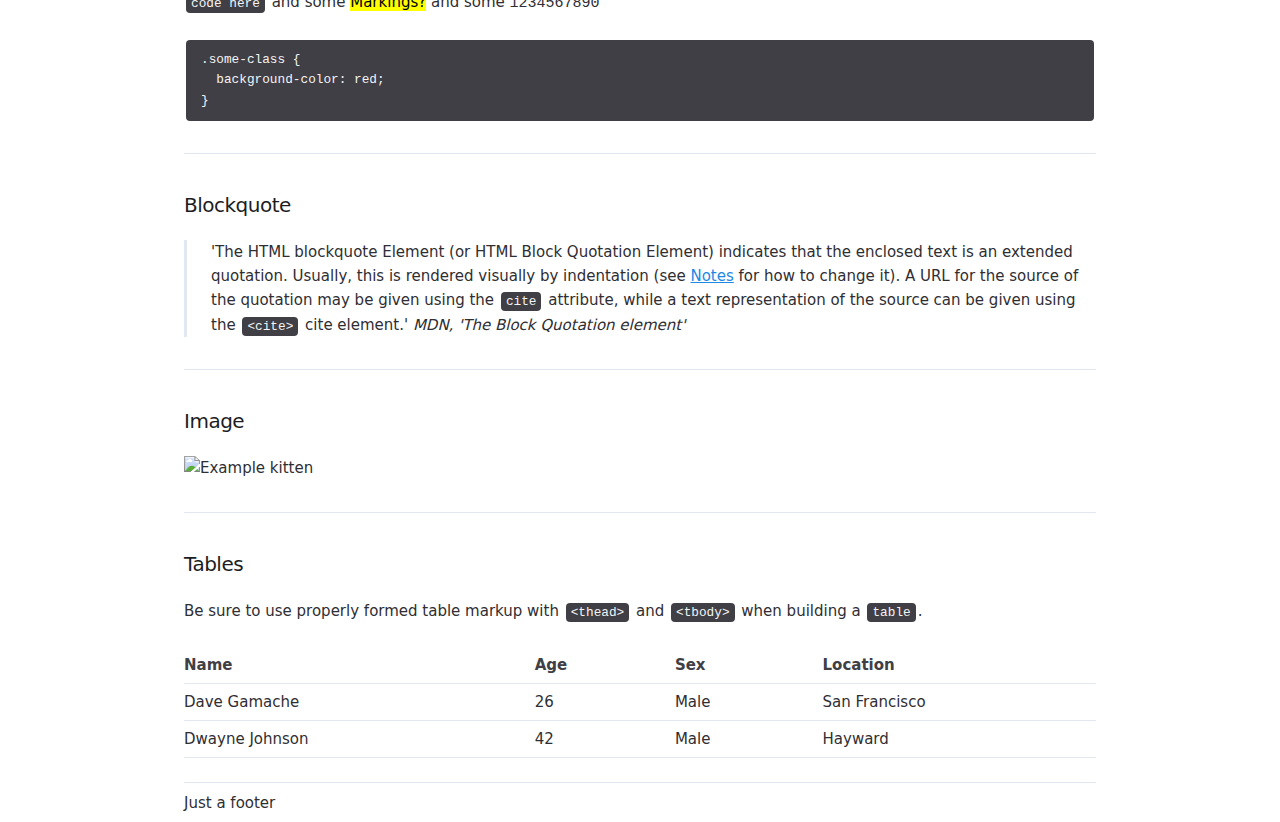
==== commit 2215e78a: "Fixed checkbox and radio vertical alignment, centralised all in one file" ====
--- a/index.html
+++ b/index.html
@@ -17,11 +17,12 @@
     <!-- CSS
   –––––––––––––––––––––––––––––––––––––––––––––––––– -->
     <link rel="stylesheet" href="./css/soul.css" />
-
   </head>
   <body>
     <main>
-      <h2>Soul CSS<br/>
+      <header>
+        <h3>Soul CSS</h3>
+      </header>
       <h5>A simple, beautiful, class-less micro css framework</h5>
 
       <nav>
@@ -31,28 +32,51 @@
         <a href="#forms">Forms & Buttons</a>
         <a href="#lists">Others</a>
       </nav>
-
-      <hr/>
-
-      <section id='intro'>
-        
+      <br />
+
+      <section id="intro">
         <h5>What is it?</h5>
-        <p>Soul is a simple, class-less micro-css framework.<br/>Let's break that down a little:
+        <p>
+          Soul is a simple, class-less micro-css framework.<br />Let's break
+          that down a little:
         </p>
         <ul>
-          <li>Simple - nothing fancy, no bootstrap, huge thing. Just a few dosens of items, all pure html tags, no fancy classes to remember. Basically just use the html tags nicely and correctly and you're all set. But we do also give you some examples ;-)</li>
-          <li>Beautiful - trying to keep it beautiful, consistent across all devices and make the best with the leats amount of efort</li>
-          <li>Class-less - no fancy classes to remember. Just use html tags cleanly and correctly and you should be all set. But we do give you examples too.</li>
+          <li>
+            Simple - nothing fancy, no bootstrap, huge thing. Just a few dosens
+            of items, all pure html tags, no fancy classes to remember.
+            Basically just use the html tags nicely and correctly and you're all
+            set. But we do also give you some examples ;-)
+          </li>
+          <li>
+            Beautiful - trying to keep it beautiful, consistent across all
+            devices and make the best with the leats amount of efort
+          </li>
+          <li>
+            Class-less - no fancy classes to remember. Just use html tags
+            cleanly and correctly and you should be all set. But we do give you
+            examples too.
+          </li>
         </ul>
 
         <h5>Why?</h5>
         <ul>
-          <li>For fun - I like pure css stuff. And I always wanted to build a mini css framwork, but not just another bootstrap clone.</li>
-          <li>Making it beautiful - There are a few class-less css frameworks out there, but most of them don't look too grate. I want this to be quite usable in its limited scope</li>
-          <li>For quick, codesandbox prototypes - When building quick prototypes, especially in codesandbox, my favourite tool, the preview panel is basically a tablet/smartphone size viewport. And sould was mostly built for such a mobile-first environment.</li>
+          <li>
+            For fun - I like pure css stuff. And I always wanted to build a mini
+            css framwork, but not just another bootstrap clone.
+          </li>
+          <li>
+            Making it beautiful - There are a few class-less css frameworks out
+            there, but most of them don't look too grate. I want this to be
+            quite usable in its limited scope
+          </li>
+          <li>
+            For quick, codesandbox prototypes - When building quick prototypes,
+            especially in codesandbox, my favourite tool, the preview panel is
+            basically a tablet/smartphone size viewport. And sould was mostly
+            built for such a mobile-first environment.
+          </li>
         </ul>
       </section>
-
 
       <!-- Why use Skeleton -->
       <!-- <div id="intro">
@@ -70,14 +94,12 @@
           appreciate that &lt;3
         </p>
       </div> -->
-      <hr/>
+      <hr />
 
       <!-- Grid -->
       <section id="grid">
         <h5>The grid</h5>
-        <p>
-          
-        </p>
+        <p></p>
         <aside>
           <kbd>A third column</kbd>
           <kbd>A third column</kbd>
@@ -85,49 +107,40 @@
         </aside>
 
         <!-- CODE EXAMPLE ———————————————————————————————————————— -->
-        
+
         <!-- ————————————————————————————————————————————————————— -->
       </section>
-      <hr/>
+      <hr />
 
       <!-- Typography -->
       <section id="typography">
         <h5>Typography</h5>
-          <h1>
-            Heading<span>
-              <code>&lt;h1&gt;</code> </span>
-          </h1>
-          <h2>
-            Heading<span>
-              <code>&lt;h2&gt;</code></span
-            >
-          </h2>
-          <h3>
-            Heading<span>
-              <code>&lt;h3&gt;</code></span
-            >
-          </h3>
-          <h4>
-            Heading<span >
-              <code>&lt;h4&gt;</code></span
-            >
-          </h4>
-          <h5>
-            Heading<span>
-              <code>&lt;h5&gt;</code></span>
-          </h5>
-          <h6>
-            Heading <span>
-              <code>&lt;h6&gt;</code></span>
-          </h6>
-          <p>
-            Type basics like
-            <a href="http://getskeleton.com/#">anchors</a>,
-            <strong>strong</strong>, <em>emphasis</em>, and
-            <u>underline</u> are all obviously included.
-          </p>
-      </section>
-      <hr/>
+        <h1>
+          Heading<span> <code>&lt;h1&gt;</code> </span>
+        </h1>
+        <h2>
+          Heading<span> <code>&lt;h2&gt;</code></span>
+        </h2>
+        <h3>
+          Heading<span> <code>&lt;h3&gt;</code></span>
+        </h3>
+        <h4>
+          Heading<span> <code>&lt;h4&gt;</code></span>
+        </h4>
+        <h5>
+          Heading<span> <code>&lt;h5&gt;</code></span>
+        </h5>
+        <h6>
+          Heading <span> <code>&lt;h6&gt;</code></span>
+        </h6>
+        <p>
+          Type basics like
+          <a href="http://getskeleton.com/#">anchors</a>,
+          <strong>strong</strong>, <em>emphasis</em>, and <u>underline</u> are
+          all obviously included.
+        </p>
+      </section>
+      <hr />
 
       <!-- Forms -->
       <section id="forms">
@@ -138,77 +151,63 @@
           height cross-browser so inputs can be stacked or placed alongside each
           other.
         </p>
-          <form>
-            <label>
-              <span>Text Input</span>
-              <input
-                type="text"
-                placeholder="John James"
-              />
-            </label>
-            <label>
-              <span>Email Input</span>
-              <input
-                type="email"
-                placeholder="john.james@mailbox.com"
-              />
-            </label>
-            <label>
-              <span>Password Input</span>
-              <input
-                type="password"
-              />
-            </label>
-            <label>
-              <span>Date Input</span>
-              <input
-                type="date"
-              />
-            </label>
-            <label>
-              <span>Month Input</span>
-              <input
-                type="month"
-              />
-            </label>
-            <label >
-              <span>Select</span>
-              <select>
-                <option value="Option 1">Nord</option>
-                <option value="Option 2">South</option>
-                <option value="Option 3">East</option>
-                <option value="Option 3">West</option>
-              </select>
-            </label>
-            <label >
-              <span>MultiSelect</span>
-              <select multiple>
-                  <option value="Option 1">Nord</option>
-                  <option value="Option 2">South</option>
-                  <option value="Option 3">East</option>
-                  <option value="Option 3">West</option>
-              </select>
-            </label>
-            <label>
-              <span>Textarea</span>
-              <textarea
-                placeholder="Hi Dave …"
-              ></textarea>
-            </label>
-            <label >
-              <input type="checkbox" />
-              <span>Checkbox input</span>
-            </label>
-            <label >
-              <input type="radio" />
-              <span >Radio input</span>
-            </label>
-            
-            <button type='submit'>Submit</button>
-            <button>Cancel</button>
-          </form>
-      </section>
-      <hr/>
+        <form>
+          <label>
+            <span>Text Input</span>
+            <input type="text" placeholder="John James" />
+          </label>
+          <label>
+            <span>Email Input</span>
+            <input type="email" placeholder="john.james@mailbox.com" />
+          </label>
+          <label>
+            <span>Password Input</span>
+            <input type="password" />
+          </label>
+          <label>
+            <span>Date Input</span>
+            <input type="date" />
+          </label>
+          <label>
+            <span>Month Input</span>
+            <input type="month" />
+          </label>
+          <label>
+            <span>Select</span>
+            <select>
+              <option value="Option 1">Nord</option>
+              <option value="Option 2">South</option>
+              <option value="Option 3">East</option>
+              <option value="Option 3">West</option>
+            </select>
+          </label>
+          <label>
+            <span>MultiSelect</span>
+            <select multiple>
+              <option value="Option 1">Nord</option>
+              <option value="Option 2">South</option>
+              <option value="Option 3">East</option>
+              <option value="Option 3">West</option>
+            </select>
+          </label>
+          <label>
+            <span>Textarea</span>
+            <textarea placeholder="Hi Dave …"></textarea>
+          </label>
+          <label>
+            <input type="checkbox" />
+            <span>Checkbox input</span>
+          </label>
+          <label>
+            <input type="radio" />
+            <span>Radio input</span>
+          </label>
+
+          <button type="submit">Submit</button>
+          <button>Cancel</button>
+        </form>
+      </section>
+      <hr />
 
       <!-- Lists -->
       <section id="lists">
@@ -250,7 +249,7 @@
           </dl>
         </div>
       </section>
-      <hr/>
+      <hr />
 
       <!-- Code -->
       <section id="code">
@@ -267,13 +266,13 @@
           <kbd>some kbd</kbd> and some <code>code here</code> and some
           <mark>Markings?</mark> and some <var>1234567890</var>
         </p>
-        <div >
+        <div>
           <pre><code>.some-class {
   background-color: red;
 }</code></pre>
         </div>
       </section>
-      <hr/>
+      <hr />
 
       <!-- Blockquote -->
       <section id="Blockquote">
@@ -281,9 +280,9 @@
         <blockquote
           cite="https://developer.mozilla.org/en-US/docs/Web/HTML/Element/blockquote"
         >
-          'The HTML blockquote Element (or HTML Block Quotation Element) indicates
-          that the enclosed text is an extended quotation. Usually, this is
-          rendered visually by indentation (see
+          'The HTML blockquote Element (or HTML Block Quotation Element)
+          indicates that the enclosed text is an extended quotation. Usually,
+          this is rendered visually by indentation (see
           <a
             href="https://developer.mozilla.org/en-US/docs/Web/HTML/Element/blockquote#Usage_notes"
             >Notes</a
@@ -293,17 +292,17 @@
           <code>cite</code> attribute, while a text representation of the source
           can be given using the <code>&lt;cite&gt;</code> cite element.'
 
-            <cite>MDN, 'The Block Quotation element'</cite>
+          <cite>MDN, 'The Block Quotation element'</cite>
         </blockquote>
       </section>
-      <hr/>
+      <hr />
 
       <!-- Image -->
       <section id="image">
         <h5>Image</h5>
         <img src="https://placekitten.com/408/287" alt="Example kitten" />
       </section>
-      <hr/>
+      <hr />
 
       <!-- Tables -->
       <section id="tables">
@@ -313,7 +312,7 @@
           <code>&lt;thead&gt;</code> and <code>&lt;tbody&gt;</code> when
           building a <code>table</code>.
         </p>
-        <table >
+        <table>
           <thead>
             <tr>
               <th>Name</th>
@@ -338,6 +337,9 @@
           </tbody>
         </table>
       </section>
+      <footer>
+        <p>Just a footer</p>
+      </footer>
     </main>
   </body>
 </html>
--- a/css/soul.css
+++ b/css/soul.css
@@ -1,10 +1,7 @@
 /*
-* Skeleton V2.0.4
-* Copyright 2014, Dave Gamache
-* www.getskeleton.com
+* Bones CSS V0.1.0
 * Free to use under the MIT license.
 * http://www.opensource.org/licenses/mit-license.php
-* 12/29/2014
 */
 
 /* Table of contents
@@ -22,13 +19,574 @@
 */
 
 @import './normalize.css';
-@import './variables.css';
-@import './base.css';
-@import './layout.css';
-@import './typography.css';
-@import './buttons.css';
-@import './form.css';
-@import './lists.css';
-@import './badges.css';
-@import './misc.css';
-@import './print.css';
+
+/* Variables
+–––––––––––––––––––––––––––––––––––––––––––––––––– */
+:root {
+  --white: #fff;
+  --black: #000;
+
+  --grey-500: #fafafa;
+  --grey-100: #f4f4f4;
+  --grey-200: #e4e4e6;
+  --grey-300: #e2e8f0;
+  --grey-400: #cbd5e0;
+  --grey-500: #a3a2a8;
+  --grey-600: #6e6e76;
+  --grey-700: #403f45;
+  --grey-800: #2f2e33;
+  --grey-900: #1d1d1f;
+
+  --blue-50: #e3f2fd;
+  --blue-100: #bbdefb;
+  /* --blue-200: #90caf9; */
+  /* --blue-300: #64b5f6; */
+  /* --blue-400: #42a5f5; */
+  --blue-500: #2196f3;
+  --blue-600: #1e88e5;
+  --blue-700: #1976d2;
+  --blue-800: #1565c0;
+  /* --blue-900: #0d47a1; */
+
+  --sans-font-family: system-ui, -apple-system, 'Segoe UI', Roboto,
+    'Helvetica Neue', Arial, 'Noto Sans', sans-serif, 'Apple Color Emoji',
+    'Segoe UI Emoji', 'Segoe UI Symbol', 'Noto Color Emoji';
+
+  --mono-font-family: SFMono-Regular, Menlo, Monaco, Consolas, 'Liberation Mono',
+    'Courier New', monospace;
+}
+
+/* Base Styles
+–––––––––––––––––––––––––––––––––––––––––––––––––– */
+/* NOTE
+html is set to 62.5% so that all the REM measurements throughout Skeleton
+are based on 10px sizing. So basically 1.5rem = 15px :) */
+*::before,
+*::after {
+  box-sizing: border-box;
+}
+
+html {
+  font-size: 10px;
+}
+
+input {
+  font-size: 10px;
+}
+
+body {
+  font-size: 1.5em; /* currently ems cause chrome bug misinterpreting rems on body element */
+  line-height: 1.6;
+  font-weight: 400;
+  font-family: var(--sans-font-family);
+  color: var(--grey-800);
+  background-color: var(--white);
+}
+
+/* Layout
+–––––––––––––––––––––––––––––––––––––––––––––––––– */
+main {
+  position: relative;
+  width: 100%;
+  max-width: 96rem;
+  margin: 0 auto;
+  padding: 0 2.4rem;
+  box-sizing: border-box;
+}
+
+aside {
+  display: grid;
+  grid-gap: 1rem;
+  grid-template-columns: repeat(auto-fit, minmax(16rem, 1fr));
+}
+
+/* Typography
+–––––––––––––––––––––––––––––––––––––––––––––––––– */
+h1,
+h2,
+h3,
+h4,
+h5,
+h6 {
+  margin-top: 0;
+  margin-bottom: 2rem;
+  font-weight: 300;
+  color: var(--grey-900);
+}
+h1 {
+  font-size: 4.2rem;
+  line-height: 1.2;
+  letter-spacing: -0.1rem;
+}
+h2 {
+  font-size: 3.6rem;
+  line-height: 1.25;
+  letter-spacing: -0.1rem;
+}
+h3 {
+  font-size: 3rem;
+  line-height: 1.3;
+  letter-spacing: -0.1rem;
+}
+h4 {
+  font-size: 2.4rem;
+  line-height: 1.35;
+  letter-spacing: -0.08rem;
+}
+h5 {
+  font-size: 2rem;
+  line-height: 1.5;
+  letter-spacing: -0.05rem;
+}
+h6 {
+  font-size: 1.6rem;
+  line-height: 1.6;
+  letter-spacing: 0;
+  font-weight: 400;
+}
+
+p {
+  margin-top: 0;
+}
+
+var {
+  font-family: SFMono-Regular, Menlo, Monaco, Consolas, 'Liberation Mono',
+    'Courier New', monospace;
+  font-style: normal;
+}
+
+strong,
+b {
+  color: var(--grey-900);
+}
+/* Buttons
+–––––––––––––––––––––––––––––––––––––––––––––––––– */
+button {
+  height: 3.8rem;
+  padding: 0 3.2rem;
+  color: var(--grey-700);
+  text-align: center;
+  font-size: 1.2rem;
+  font-weight: 600;
+  line-height: 3.8rem;
+  letter-spacing: 0.1rem;
+  text-decoration: none;
+  white-space: nowrap;
+  border-radius: 0.6rem;
+  border: 1px solid var(--grey-400);
+  background-color: transparent;
+  cursor: pointer;
+  margin-bottom: 1.2rem;
+}
+
+button:hover,
+button:focus {
+  color: var(--grey-900);
+  border-color: var(--grey-600);
+  outline: 0;
+}
+
+button[type='submit'] {
+  color: var(--white);
+  background-color: var(--blue-800);
+  border-color: var(--blue-800);
+}
+
+button[type='submit']:hover,
+button[type='submit']:focus {
+  color: #fff;
+  background-color: var(--blue-700);
+  border-color: var(--blue-700);
+}
+/* Forms
+–––––––––––––––––––––––––––––––––––––––––––––––––– */
+input:not([type='checkbox']):not([type='radio']):not([type='range']),
+textarea,
+select {
+  -webkit-appearance: none;
+  -moz-appearance: none;
+  appearance: none;
+  height: 3.8rem;
+  line-height: 3.8rem;
+  font-size: 1.4rem;
+  padding: 0 1.2rem;
+  background-color: var(--white);
+  border: 1px solid var(--grey-400);
+  margin-bottom: 1.2rem;
+  border-radius: 0.6rem;
+  box-shadow: none;
+  box-sizing: border-box;
+  width: 100%;
+}
+
+textarea,
+select[multiple] {
+  min-height: 7.2rem;
+  line-height: 1.6;
+  padding-top: 0.8rem;
+  padding-bottom: 0.8rem;
+}
+
+input:not([type='checkbox']):not([type='radio']):not([type='range']):hover,
+input[type='checkbox']:hover,
+input[type='radio']:hover,
+textarea:hover,
+select:hover {
+  border: 1px solid var(--grey-500);
+}
+
+input:not([type='checkbox']):not([type='radio']):not([type='range']):focus,
+input[type='checkbox']:focus,
+input[type='radio']:focus,
+textarea:focus,
+select:focus {
+  border: 1px solid var(--grey-500);
+  box-shadow: 0 0 0 3px var(--blue-100);
+  outline: 0;
+}
+
+input[type='checkbox'],
+input[type='radio'] {
+  display: inline;
+}
+
+select:not([multiple]) {
+  background-image: url("data:image/svg+xml,%3Csvg xmlns='http://www.w3.org/2000/svg' width='12' height='12'%3E%3Cpath d='M10.193 3.97a.75.75 0 0 1 1.062 1.062L6.53 9.756a.75.75 0 0 1-1.06 0L.745 5.032A.75.75 0 0 1 1.807 3.97L6 8.163l4.193-4.193z' fill-rule='evenodd'%3E%3C/path%3E%3C/svg%3E");
+  background-position: calc(100% - 1.6rem) center;
+  background-repeat: no-repeat;
+}
+
+input[type='checkbox'],
+input[type='radio'] {
+  -webkit-appearance: none;
+  -moz-appearance: none;
+  appearance: none;
+  border: 1px solid var(--grey-500);
+  width: 1.6rem;
+  height: 1.6rem;
+  display: inline-flex;
+  cursor: pointer;
+  position: relative;
+}
+
+input[type='checkbox']:hover,
+input[type='radio']:hover {
+  border: 1px solid var(--grey-600);
+}
+
+input[type='checkbox'] {
+  border-radius: 3px;
+}
+
+input[type='radio'] {
+  border-radius: 50%;
+}
+
+input[type='radio']:before {
+  content: '';
+  width: 0.8rem;
+  height: 0.8rem;
+  background-color: var(--white);
+  position: absolute;
+  top: 3px;
+  left: 3px;
+  border-radius: 50%;
+}
+
+input[type='checkbox']:before {
+  content: '';
+  width: 1.2rem;
+  height: 0.6rem;
+  transform: rotate(-45deg);
+  border-left: 2px solid var(--white);
+  border-bottom: 2px solid var(--white);
+  position: absolute;
+  top: 2px;
+  left: 1px;
+}
+
+input[type='checkbox']:checked,
+input[type='radio']:checked {
+  background-color: var(--blue-500);
+  border: 1px solid var(--blue-500);
+}
+
+input[type='checkbox']:checked:hover,
+input[type='radio']:checked:hover {
+  background-color: var(--blue-600);
+  border: 1px solid var(--blue-600);
+}
+
+label:not([for]),
+legend {
+  display: block;
+  margin-bottom: 0.4rem;
+}
+
+fieldset {
+  border: 1px solid var(--grey-400);
+  border-radius: 0.6rem;
+  margin: 0;
+  margin-bottom: 0.6rem;
+  padding: 0.8rem 1.6rem;
+}
+/* Lists
+–––––––––––––––––––––––––––––––––––––––––––––––––– */
+ul {
+  list-style: circle inside;
+}
+ol {
+  list-style: decimal inside;
+}
+ol,
+ul {
+  padding-left: 0;
+  margin-top: 0;
+}
+ul ul,
+ul ol,
+ol ol,
+ol ul {
+  margin: 1.5rem 0 1.5rem 3rem;
+  font-size: 90%;
+}
+li {
+  margin-bottom: 1rem;
+}
+
+dl {
+  display: flex;
+  justify-content: space-between;
+  margin: 0;
+  padding: 0.8rem 1.2rem;
+}
+
+dl:not(:last-of-type) {
+  border-bottom: 1px solid var(--grey-300);
+}
+
+dd {
+  text-align: right;
+}
+
+dt + dd {
+  margin-left: 0.8rem;
+}
+
+/* Badges
+–––––––––––––––––––––––––––––––––––––––––––––––––– */
+code,
+kbd {
+  padding: 0.2rem 0.5rem;
+  margin: 0 0.2rem;
+  font-size: 85%;
+  white-space: nowrap;
+  border-radius: 0.4rem;
+  text-decoration: none;
+  font-family: var(--mono-font-family);
+}
+
+kbd {
+  color: var(--blue-700);
+  background-color: var(--blue-50);
+}
+
+code {
+  color: var(--grey-100);
+  background-color: var(--grey-700);
+}
+
+pre {
+  overflow: auto;
+}
+
+pre > kbd,
+pre > code {
+  display: block;
+  padding: 1rem 1.5rem;
+  white-space: pre-wrap;
+}
+
+/* Links
+–––––––––––––––––––––––––––––––––––––––––––––––––– */
+a {
+  color: var(--blue-600);
+}
+a:hover,
+a:focus,
+a:visited {
+  color: var(--blue-800);
+}
+
+nav {
+  white-space: nowrap;
+  overflow: auto;
+  max-width: 100%;
+}
+
+nav a {
+  display: inline-flex;
+  height: 3.8rem;
+  padding: 0 2.4rem;
+  text-align: center;
+  font-size: 1.2rem;
+  font-weight: 600;
+  line-height: 3.8rem;
+  letter-spacing: 0.1rem;
+  text-decoration: none;
+  white-space: nowrap;
+  background-color: transparent;
+  border-radius: 0.6rem 0.6rem 0 0;
+  cursor: pointer;
+  box-sizing: border-box;
+}
+
+nav a:hover,
+nav a:focus,
+nav a:visited {
+  background-color: var(--grey-100);
+}
+
+nav a:hover,
+nav a:focus {
+  background-color: var(--grey-100);
+  border-bottom: 2px solid var(--blue-600);
+}
+
+/* Tables
+–––––––––––––––––––––––––––––––––––––––––––––––––– */
+table {
+  width: 100%;
+  border-collapse: collapse;
+}
+th,
+td {
+  padding: 0.6rem 1.2rem;
+  text-align: left;
+  border-bottom: 1px solid var(--grey-300);
+}
+th:first-child,
+td:first-child {
+  padding-left: 0;
+}
+th:last-child,
+td:last-child {
+  padding-right: 0;
+}
+
+th {
+  color: var(--grey-700);
+  font-weight: 600;
+}
+
+/* Spacing
+–––––––––––––––––––––––––––––––––––––––––––––––––– */
+
+fieldset {
+  margin-bottom: 1.6rem;
+}
+pre,
+blockquote,
+figure,
+table,
+p,
+ul,
+ol,
+form {
+  margin-bottom: 2.4rem;
+}
+
+/* Misc
+–––––––––––––––––––––––––––––––––––––––––––––––––– */
+hr {
+  margin-top: 3.2rem;
+  margin-bottom: 3.6rem;
+  border-width: 0;
+  border-top: 1px solid var(--grey-300);
+}
+
+blockquote {
+  border-left: 3px solid var(--grey-300);
+  margin-left: 0;
+  margin-right: 0;
+  padding-left: 2.4rem;
+}
+
+img {
+  max-width: 100%;
+}
+
+header,
+footer {
+  padding: 0.8rem 0;
+}
+
+header {
+  border-bottom: 1px solid var(--grey-300);
+  margin-bottom: 2.4rem;
+}
+
+footer {
+  border-top: 1px solid var(--grey-300);
+  margin-top: 2.4rem;
+}
+
+header > *,
+footer > * {
+  margin-top: 0;
+  margin-bottom: 0;
+}
+
+@media print {
+  body,
+  pre,
+  code,
+  summary,
+  details,
+  button,
+  input,
+  textarea {
+    background-color: #fff;
+  }
+
+  button,
+  input,
+  textarea {
+    border: 1px solid #000;
+  }
+
+  body,
+  h1,
+  h2,
+  h3,
+  h4,
+  h5,
+  h6,
+  s pre,
+  code,
+  button,
+  input,
+  textarea,
+  footer,
+  summary,
+  strong {
+    color: #000;
+  }
+
+  summary::marker {
+    color: #000;
+  }
+
+  summary::-webkit-details-marker {
+    color: #000;
+  }
+
+  tbody tr:nth-child(even) {
+    background-color: #f2f2f2;
+  }
+
+  a {
+    color: #00f;
+    text-decoration: underline;
+  }
+}
